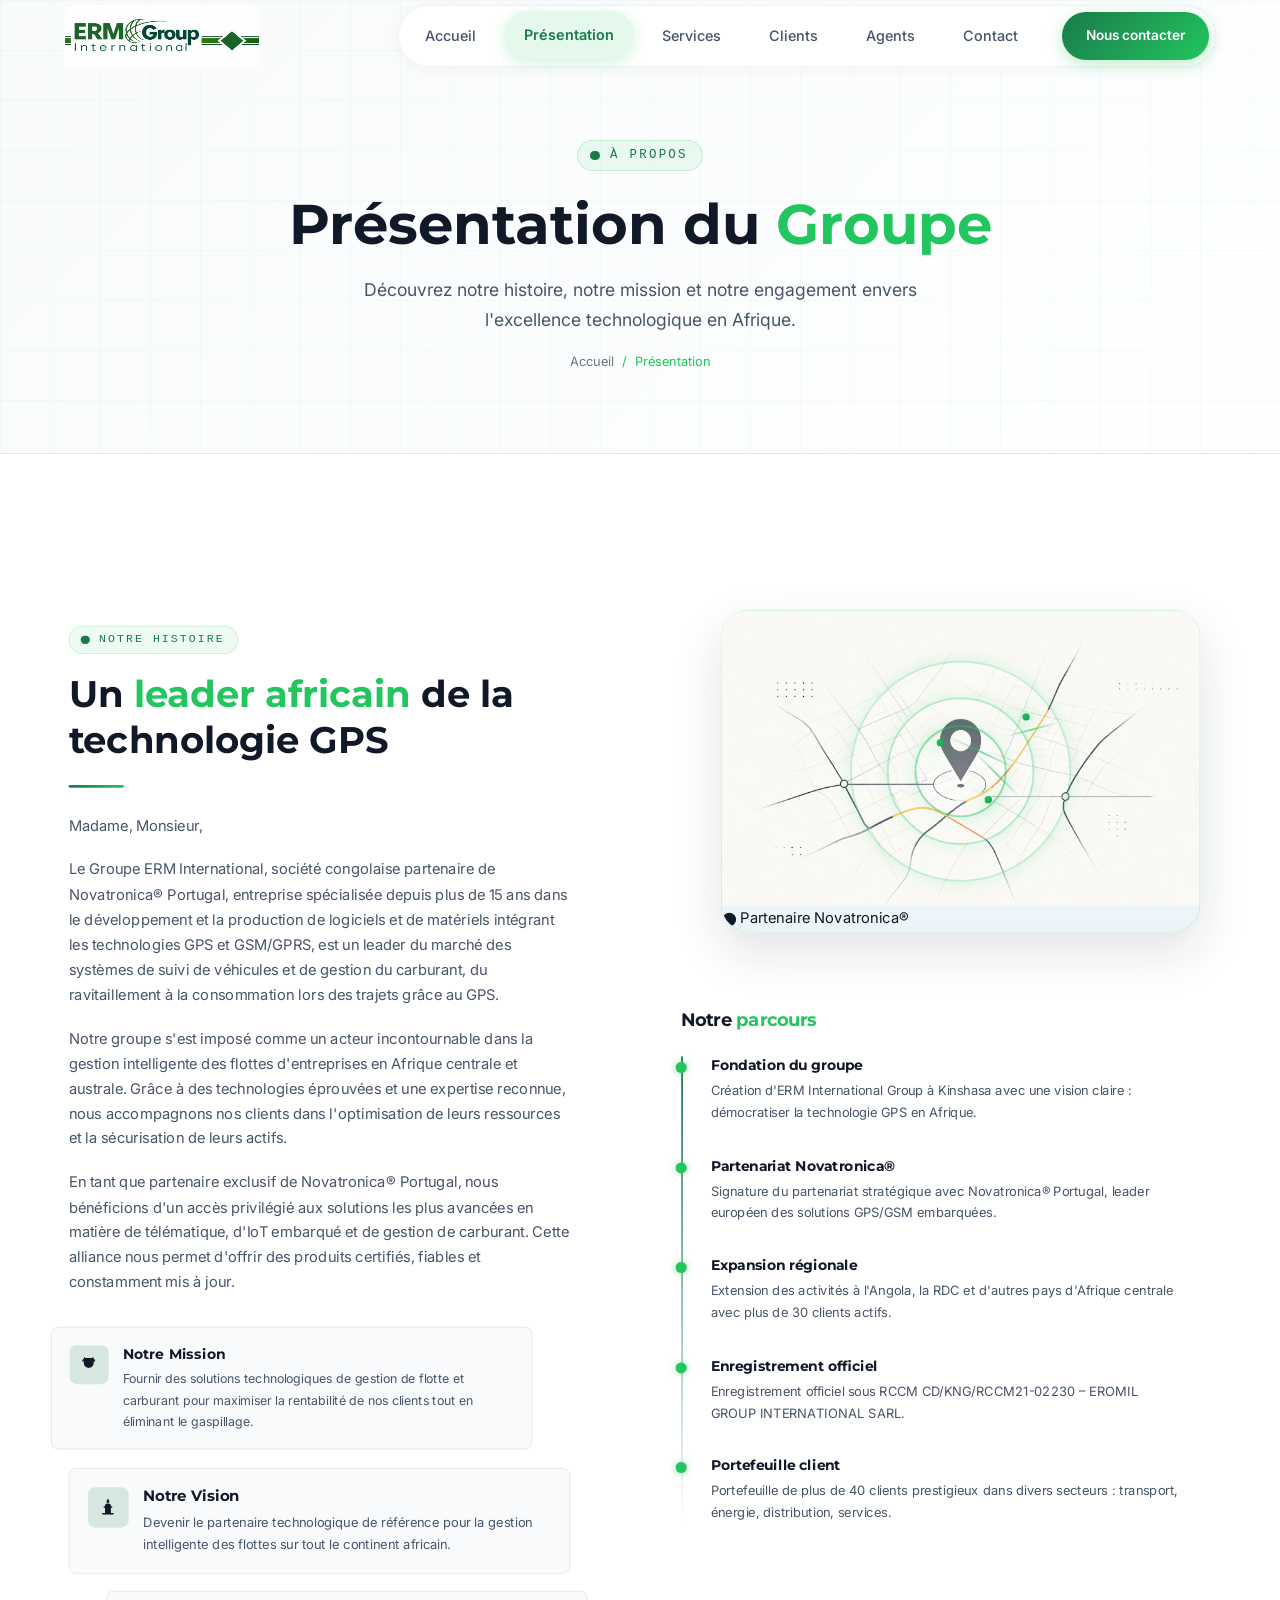
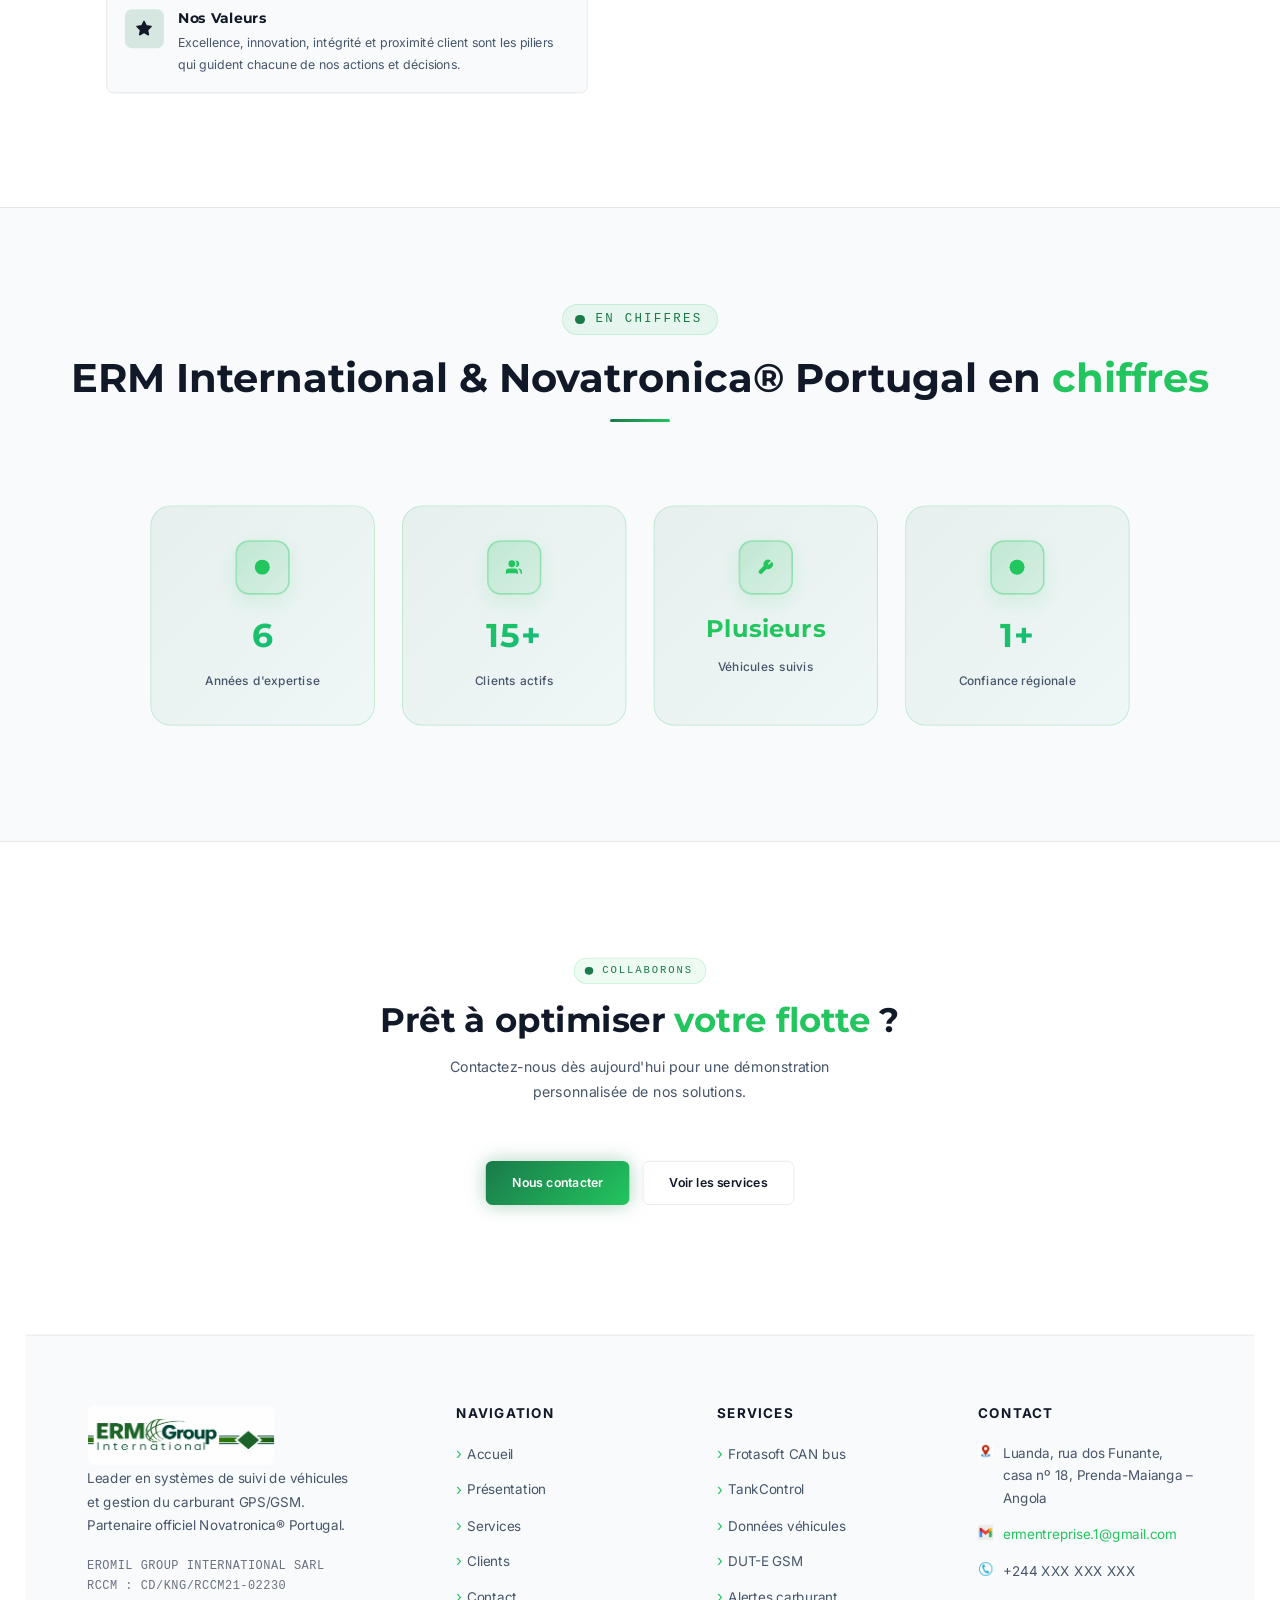
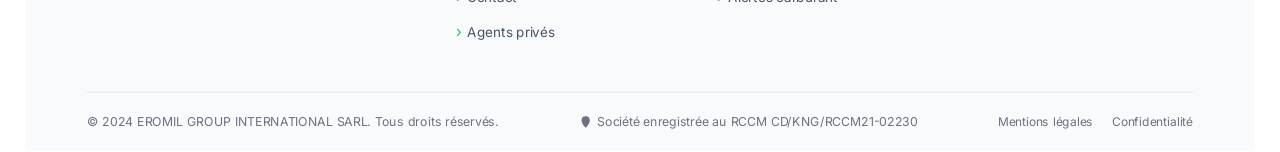
==== about.html @ 595112b9 "Update print statement from 'Hello' to 'Goodbye'" ====
<!DOCTYPE html>
<html lang="fr">
<head>
  <meta charset="UTF-8">
  <meta name="viewport" content="width=device-width, initial-scale=1.0">
  <meta name="description" content="Présentation d'ERM International Group – Histoire, valeurs, mission et partenariat Novatronica® Portugal.">
  <title>Présentation – ERM International Group</title>
  <link rel="stylesheet" href="css/style.css">
</head>
<body>

  <!-- ════════════════════════════════════════════════════════
       HEADER
  ════════════════════════════════════════════════════════════ -->
  <header id="header">
    <div class="container header-inner">
      <a href="index.html" class="logo">
        <img src="images/logo.webp" alt="ERM International Group Logo">
      </a>
      <nav class="nav">
        <a href="index.html">Accueil</a>
        <a href="about.html" class="active">Présentation</a>
        <a href="services.html">Services</a>
        <a href="clients.html">Clients</a>
        <a href="agents.html">Agents</a>
        <a href="contact.html">Contact</a>
        <a href="contact.html" class="nav-cta">Nous contacter</a>
      </nav>
      <button class="hamburger" aria-label="Menu">
        <span></span><span></span><span></span>
      </button>
    </div>
  </header>

  <!-- Page Hero -->
  <section class="page-hero">
    <div class="container">
      <span class="section-label animate-slide-top">À propos</span>
      <h1 class="animate-slide-bottom delay-200">Présentation du <span class="green">Groupe</span></h1>
      <p class="animate-fade-stagger delay-400">Découvrez notre histoire, notre mission et notre engagement envers l'excellence technologique en Afrique.</p>
      <nav class="breadcrumb animate-fade-stagger delay-600">
        <a href="index.html">Accueil</a>
        <span>/</span>
        <span>Présentation</span>
      </nav>
    </div>
  </section>

  <!-- ════════════════════════════════════════════════════════
       PRÉSENTATION DÉTAILLÉE
  ════════════════════════════════════════════════════════════ -->
  <section class="section scroll-reveal-bottom">
    <div class="container">
      <div class="about-detail-grid">

        <div class="about-detail-text scroll-reveal-left">
          <span class="section-label">Notre histoire</span>
          <h2>Un <span class="green">leader africain</span> de la technologie GPS</h2>
          <div class="divider divider-left" style="margin-bottom:28px;"></div>

          <p>Madame, Monsieur,</p>
          <p>
            Le Groupe ERM International, société congolaise partenaire de Novatronica® Portugal,
            entreprise spécialisée depuis plus de 15 ans dans le développement et la production
            de logiciels et de matériels intégrant les technologies GPS et GSM/GPRS, est un leader
            du marché des systèmes de suivi de véhicules et de gestion du carburant, du ravitaillement
            à la consommation lors des trajets grâce au GPS.
          </p>
          <p>
            Notre groupe s'est imposé comme un acteur incontournable dans la gestion intelligente
            des flottes d'entreprises en Afrique centrale et australe. Grâce à des technologies
            éprouvées et une expertise reconnue, nous accompagnons nos clients dans l'optimisation
            de leurs ressources et la sécurisation de leurs actifs.
          </p>
          <p>
            En tant que partenaire exclusif de Novatronica® Portugal, nous bénéficions d'un accès
            privilégié aux solutions les plus avancées en matière de télématique, d'IoT embarqué
            et de gestion de carburant. Cette alliance nous permet d'offrir des produits certifiés,
            fiables et constamment mis à jour.
          </p>

          <div class="about-values">
            <div class="value-item scroll-reveal-left delay-100">
              <div class="value-icon">
                <svg class="svg-icon" viewBox="0 0 24 24" fill="none" stroke="currentColor" stroke-width="2" stroke-linecap="round" stroke-linejoin="round">
                  <path d="M6 3v7a6 6 0 0 0 6 6v0a6 6 0 0 0 6-6V3"/>
                  <line x1="4" y1="7" x2="4" y2="7"/>
                  <line x1="20" y1="7" x2="20" y2="7"/>
                  <path d="M4 7c0-1.1.9-2 2-2h12a2 2 0 0 1 2 2v0"/>
                  <path d="M12 12v3"/>
                </svg>
              </div>
              <div class="value-text">
                <h4>Notre Mission</h4>
                <p>Fournir des solutions technologiques de gestion de flotte et carburant pour maximiser la rentabilité de nos clients tout en éliminant le gaspillage.</p>
              </div>
            </div>
            <div class="value-item scroll-reveal-top delay-200">
              <div class="value-icon">
                <svg class="svg-icon" viewBox="0 0 24 24" fill="none" stroke="currentColor" stroke-width="2" stroke-linecap="round" stroke-linejoin="round">
                  <path d="M9 21V10a2 2 0 0 1 2-2h2a2 2 0 0 1 2 2v11"/>
                  <path d="M5 21h14"/>
                  <path d="M12 2l1 3h-2l1-3z"/>
                  <path d="M7 12h10"/>
                  <path d="M9 16h6"/>
                </svg>
              </div>
              <div class="value-text">
                <h4>Notre Vision</h4>
                <p>Devenir le partenaire technologique de référence pour la gestion intelligente des flottes sur tout le continent africain.</p>
              </div>
            </div>
            <div class="value-item scroll-reveal-right delay-300">
              <div class="value-icon">
                <svg class="svg-icon" viewBox="0 0 24 24" fill="none" stroke="currentColor" stroke-width="2" stroke-linecap="round" stroke-linejoin="round">
                  <path d="M12 2l3.09 6.26L22 9.27l-5 4.87 1.18 6.88L12 17.77l-6.18 3.25L7 14.14 2 9.27l6.91-1.01L12 2z"/>
                </svg>
              </div>
              <div class="value-text">
                <h4>Nos Valeurs</h4>
                <p>Excellence, innovation, intégrité et proximité client sont les piliers qui guident chacune de nos actions et décisions.</p>
              </div>
            </div>
          </div>
        </div>

        <div>
          <!-- Image -->
          <div class="about-img-wrap about-gps-card scroll-reveal-right" style="margin-bottom:32px;">
            <img src="images/gps.webp" alt="Carte GPS ERM International" class="about-gps-image">
            <div class="gps-overlay" aria-hidden="true">
              <span class="gps-wave gps-wave-1"></span>
              <span class="gps-wave gps-wave-2"></span>
              <span class="gps-wave gps-wave-3"></span>
              <span class="gps-dot gps-dot-1"></span>
              <span class="gps-dot gps-dot-2"></span>
              <span class="gps-dot gps-dot-3"></span>
              <span class="gps-connection gps-connection-1"></span>
              <span class="gps-connection gps-connection-2"></span>
              <span class="gps-connection gps-connection-3"></span>
            </div>
            <div class="about-badge">
              <svg class="svg-icon" viewBox="0 0 24 24" fill="none" stroke="currentColor" stroke-width="2" stroke-linecap="round" stroke-linejoin="round">
                <circle cx="12" cy="12" r="10" />
                <path d="M8 12.5l2 2 5-5" />
              </svg>
              Partenaire Novatronica®
            </div>
          </div>

          <!-- Timeline -->
          <div class="scroll-reveal-bottom">
            <h3 style="margin-bottom:28px; font-size:1.2rem;">
              Notre <span class="green">parcours</span>
            </h3>
            <div class="timeline">
              <div class="tl-item scroll-reveal-left delay-100">
                <div class="tl-content">
                  <h4>Fondation du groupe</h4>
                  <p>Création d'ERM International Group à Kinshasa avec une vision claire : démocratiser la technologie GPS en Afrique.</p>
                </div>
              </div>
              <div class="tl-item scroll-reveal-right delay-200">
                <div class="tl-content">
                  <h4>Partenariat Novatronica®</h4>
                  <p>Signature du partenariat stratégique avec Novatronica® Portugal, leader européen des solutions GPS/GSM embarquées.</p>
                </div>
              </div>
              <div class="tl-item scroll-reveal-left delay-300">
                <div class="tl-content">
                  <h4>Expansion régionale</h4>
                  <p>Extension des activités à l'Angola, la RDC et d'autres pays d'Afrique centrale avec plus de 30 clients actifs.</p>
                </div>
              </div>
              <div class="tl-item scroll-reveal-right delay-400">
                <div class="tl-content">
                  <h4>Enregistrement officiel</h4>
                  <p>Enregistrement officiel sous RCCM CD/KNG/RCCM21-02230 – EROMIL GROUP INTERNATIONAL SARL.</p>
                </div>
              </div>
              <div class="tl-item scroll-reveal-left delay-500">
                <div class="tl-content">
                  <h4>Portefeuille client</h4>
                  <p>Portefeuille de plus de 40 clients prestigieux dans divers secteurs : transport, énergie, distribution, services.</p>
                </div>
              </div>
            </div>
          </div>
        </div>

      </div>
    </div>
  </section>

  <!-- ════════════════════════════════════════════════════════
       CHIFFRES CLÉS
  ════════════════════════════════════════════════════════════ -->
  <section class="section scroll-reveal-top" style="background:var(--dark-card); border-top:1px solid var(--dark-border); border-bottom:1px solid var(--dark-border);">
    <div class="container">
      <div class="section-header scroll-reveal-top">
        <span class="section-label">En chiffres</span>
        <h2>ERM International & Novatronica® Portugal en <span class="green">chiffres</span></h2>
        <div class="divider"></div>
      </div>
      <div class="stats-grid scroll-reveal-scale">
        <div class="adv-card scroll-reveal-left delay-100" style="text-align:center;">
          <div class="adv-icon" style="margin:0 auto 16px;">
            <svg class="svg-icon" viewBox="0 0 24 24" fill="none" stroke="currentColor" stroke-width="2" stroke-linecap="round" stroke-linejoin="round">
              <circle cx="12" cy="12" r="10"/>
              <polyline points="12,6 12,12 16,14"/>
            </svg>
          </div>
          <div style="font-size:2.4rem; font-weight:700; color:var(--green-light); font-family:var(--font-heading);" data-count="15" data-suffix="">15</div>
          <div style="font-size:.875rem; color:var(--text-secondary); margin-top:8px;">Années d'expertise</div>
        </div>
        <div class="adv-card scroll-reveal-top delay-200" style="text-align:center;">
          <div class="adv-icon" style="margin:0 auto 16px;">
            <svg class="svg-icon" viewBox="0 0 24 24" fill="none" stroke="currentColor" stroke-width="2" stroke-linecap="round" stroke-linejoin="round">
              <path d="M17 21v-2a4 4 0 0 0-4-4H5a4 4 0 0 0-4 4v2"/>
              <circle cx="9" cy="7" r="4"/>
              <path d="M23 21v-2a4 4 0 0 0-3-3.87"/>
              <path d="M16 3.13a4 4 0 0 1 0 7.75"/>
            </svg>
          </div>
          <div style="font-size:2.4rem; font-weight:700; color:var(--green-light); font-family:var(--font-heading);" data-count="40" data-suffix="+">40+</div>
          <div style="font-size:.875rem; color:var(--text-secondary); margin-top:8px;">Clients actifs</div>
        </div>
        <div class="adv-card scroll-reveal-right delay-300" style="text-align:center;">
          <div class="adv-icon" style="margin:0 auto 16px;">
            <svg class="svg-icon" viewBox="0 0 24 24" fill="none" stroke="currentColor" stroke-width="2" stroke-linecap="round" stroke-linejoin="round">
              <path d="M14.7 6.3a1 1 0 0 0 0 1.4l1.6 1.6a1 1 0 0 0 1.4 0l3.77-3.77a6 6 0 0 1-7.94 7.94l-6.91 6.91a2.12 2.12 0 0 1-3-3l6.91-6.91a6 6 0 0 1 7.94-7.94l-3.76 3.76z"/>
            </svg>
          </div>
          <div style="font-size:1.8rem; font-weight:700; color:var(--green-light); font-family:var(--font-heading);">Plusieurs</div>
          <div style="font-size:.875rem; color:var(--text-secondary); margin-top:8px;">Véhicules suivis</div>
        </div>
        <div class="adv-card scroll-reveal-bottom delay-400" style="text-align:center;">
          <div class="adv-icon" style="margin:0 auto 16px;">
            <svg class="svg-icon" viewBox="0 0 24 24" fill="none" stroke="currentColor" stroke-width="2" stroke-linecap="round" stroke-linejoin="round">
              <circle cx="12" cy="12" r="10"/>
              <path d="M12 2a15.3 15.3 0 0 1 4 10 15.3 15.3 0 0 1-4 10 15.3 15.3 0 0 1-4-10 15.3 15.3 0 0 1 4-10z"/>
              <path d="M2 12h20"/>
            </svg>
          </div>
          <div style="font-size:2.4rem; font-weight:700; color:var(--green-light); font-family:var(--font-heading);" data-count="3" data-suffix="+">3+</div>
          <div style="font-size:.875rem; color:var(--text-secondary); margin-top:8px;">Confiance régionale</div>
        </div>
      </div>
    </div>
  </section>

  <!-- ════════════════════════════════════════════════════════
       CTA
  ════════════════════════════════════════════════════════════ -->
  <section class="section scroll-reveal-scale">
    <div class="container" style="text-align:center;">
      <span class="section-label">Collaborons</span>
      <h2 class="section-title" style="margin-bottom:16px;">Prêt à optimiser <span class="green">votre flotte</span> ?</h2>
      <p style="max-width:560px; margin:0 auto 36px; font-size:1.05rem;">
        Contactez-nous dès aujourd'hui pour une démonstration personnalisée de nos solutions.
      </p>
      <div style="display:flex; gap:16px; justify-content:center; flex-wrap:wrap;" class="scroll-reveal-bottom delay-200">
        <a href="contact.html" class="btn btn-primary">Nous contacter</a>
        <a href="services.html" class="btn btn-outline">Voir les services</a>
      </div>
    </div>
  </section>

  <!-- ════════════════════════════════════════════════════════
       FOOTER
  ════════════════════════════════════════════════════════════ -->
  <footer id="footer" class="scroll-reveal-bottom">
    <div class="container">
      <div class="footer-top">
        <div class="footer-brand">
          <a href="index.html" class="logo">
            <img src="images/logo.webp" alt="ERM International Group">
          </a>
          <p>Leader en systèmes de suivi de véhicules et gestion du carburant GPS/GSM. Partenaire officiel Novatronica® Portugal.</p>
          <div class="footer-rccm">EROMIL GROUP INTERNATIONAL SARL<br>RCCM : CD/KNG/RCCM21-02230</div>
        </div>
        <div class="footer-col">
          <h4>Navigation</h4>
          <ul>
            <li><a href="index.html">Accueil</a></li>
            <li><a href="about.html">Présentation</a></li>
            <li><a href="services.html">Services</a></li>
            <li><a href="clients.html">Clients</a></li>
            <li><a href="contact.html">Contact</a></li>
            <li><a href="agents.html">Agents privés</a></li>
          </ul>
        </div>
        <div class="footer-col">
          <h4>Services</h4>
          <ul>
            <li><a href="services.html">Frotasoft CAN bus</a></li>
            <li><a href="services.html">TankControl</a></li>
            <li><a href="services.html">Données véhicules</a></li>
            <li><a href="services.html">DUT-E GSM</a></li>
            <li><a href="services.html">Alertes carburant</a></li>
          </ul>
        </div>
        <div class="footer-col">
          <h4>Contact</h4>
          <div class="footer-contact-item">
            <span class="fc-icon">
              <img src="images/local.webp" alt="Localisation" style="width: 16px; height: 16px;">
            </span>
            <span>Luanda, rua dos Funante, casa nº 18, Prenda-Maianga – Angola</span>
          </div>
          <div class="footer-contact-item">
            <span class="fc-icon">
              <img src="images/mail.webp" alt="Email" style="width: 16px; height: 16px;">
            </span>
            <a href="mailto:ermentreprise.1@gmail.com">ermentreprise.1@gmail.com</a>
          </div>
          <div class="footer-contact-item">
            <span class="fc-icon">
              <img src="images/tel.webp" alt="Téléphone" style="width: 16px; height: 16px;">
            </span>
            <span>+244 XXX XXX XXX</span>
          </div>
        </div>
      </div>
      <div class="footer-bottom">
        <p>&copy; 2024 EROMIL GROUP INTERNATIONAL SARL. Tous droits réservés.</p>
        <div class="footer-address">
          <svg class="svg-icon" viewBox="0 0 24 24" fill="none" stroke="currentColor" stroke-width="2" stroke-linecap="round" stroke-linejoin="round">
            <path d="M12 2C8 2 5 5 5 9c0 5.25 7 13 7 13s7-7.75 7-13c0-4-3-7-7-7z" />
            <circle cx="12" cy="9" r="2.5" />
          </svg>
          <span>Société enregistrée au RCCM CD/KNG/RCCM21-02230</span>
        </div>
        <div class="footer-legal">
          <a href="#">Mentions légales</a>
          <a href="#">Confidentialité</a>
        </div>
      </div>
    </div>
  </footer>

  <script src="js/main.js"></script>
</body>
</html>
---- css/style.css ----
/* ============================================================
   ERM International Group – Style Global
   Design : Vintage Moderne, Élégant, High-Tech, Premium
   Palette : Vert (#1a7a4a, #22c55e), Sombre (#0d1117, #161b22)
   ============================================================ */

/* ── Google Fonts ────────────────────────────────────────────── */
@import url('https://fonts.googleapis.com/css2?family=Inter:wght@400;500;600;700&family=Montserrat:wght@400;500;600;700;800&display=swap');

/* ── Variables ─────────────────────────────────────────────── */
:root {
  --green-primary:   #1a7a4a;
  --green-light:     #22c55e;
  --green-glow:      #16a34a;
  --green-pale:      #dcfce7;
  --dark-bg:         #ffffff;
  --dark-card:       #f8fafc;
  --dark-border:     #e5e7eb;
  --dark-surface:    #f3f4f6;
  --text-primary:    #111827;
  --text-secondary:  #475569;
  --text-muted:      #6b7280;
  --white:           #ffffff;
  --gold:            #d4a853;

  --font-heading: 'Montserrat', 'Georgia', serif;
  --font-body:    'Inter', 'Segoe UI', 'Helvetica Neue', sans-serif;
  --font-mono:    'Courier New', monospace;

  --radius-sm:  4px;
  --radius-md:  8px;
  --radius-lg:  16px;
  --radius-xl:  24px;

  --shadow-sm:  0 1px 3px rgba(0,0,0,.4);
  --shadow-md:  0 4px 16px rgba(0,0,0,.5);
  --shadow-lg:  0 8px 32px rgba(0,0,0,.6);
  --shadow-glow: 0 0 24px rgba(26,122,74,.35);

  --transition: .3s ease;
  --header-h:   72px;
}

/* ── Reset ──────────────────────────────────────────────────── */
*, *::before, *::after { box-sizing: border-box; margin: 0; padding: 0; }
html { scroll-behavior: smooth; font-size: 16px; }
body {
  font-family: var(--font-body);
  background: var(--dark-bg);
  color: var(--text-primary);
  line-height: 1.7;
  overflow-x: hidden;
}
img { max-width: 100%; height: auto; display: block; }
.svg-icon { display: inline-block; width: 1em; height: 1em; fill: currentColor; vertical-align: middle; }
.svg-icon svg { width: 100%; height: 100%; display: block; }
a  { color: var(--green-light); text-decoration: none; transition: color var(--transition); }
a:hover { color: var(--green-primary); }
ul { list-style: none; }
button, input, select, textarea { font-family: inherit; }

/* ── Typography ─────────────────────────────────────────────── */
h1, h2, h3, h4, h5, h6 {
  font-family: var(--font-heading);
  font-weight: 700;
  line-height: 1.25;
  color: var(--text-primary);
}
h1 { font-size: clamp(2rem, 5vw, 3.5rem); }
h2 { font-size: clamp(1.5rem, 3.5vw, 2.5rem); }
h3 { font-size: clamp(1.15rem, 2.5vw, 1.75rem); }
h4 { font-size: 1.2rem; }
p  { color: var(--text-secondary); font-size: 1rem; margin-bottom: 1rem; }
p:last-child { margin-bottom: 0; }

/* ── Utilities ──────────────────────────────────────────────── */
.container {
  max-width: 1200px;
  margin: 0 auto;
  padding: 0 24px;
}
.section { padding: 96px 0; }
.section-sm { padding: 64px 0; }

.section-label {
  display: inline-flex;
  align-items: center;
  gap: 0.65rem;
  font-family: var(--font-mono);
  font-size: .78rem;
  letter-spacing: .18em;
  text-transform: uppercase;
  color: var(--green-primary);
  background: rgba(34,197,94,.08);
  border: 1px solid rgba(34,197,94,.18);
  padding: 4px 14px 4px 12px;
  border-radius: 20px;
  margin-bottom: 18px;
}
.section-label::before {
  content: '';
  width: 0.6rem;
  height: 0.6rem;
  border-radius: 6px;
  background: var(--green-primary);
}
.section-title {
  margin-bottom: 16px;
}
.section-intro {
  font-size: 1.1rem;
  max-width: 680px;
  color: var(--text-secondary);
}
.section-header { text-align: center; margin-bottom: 64px; }
.section-header .section-intro { margin: 16px auto 0; }

.green { color: var(--green-light); }
.gold  { color: var(--gold); }

.text-center { text-align: center; }

/* ── Divider ────────────────────────────────────────────────── */
.divider {
  width: 60px;
  height: 3px;
  background: linear-gradient(90deg, var(--green-primary), var(--green-light));
  border-radius: 2px;
  margin: 16px auto 0;
}
.divider-left { margin: 16px 0 0; }

/* ── Buttons ────────────────────────────────────────────────── */
.btn {
  display: inline-flex;
  align-items: center;
  gap: 8px;
  padding: 13px 32px;
  border-radius: var(--radius-md);
  font-size: .95rem;
  font-weight: 600;
  cursor: pointer;
  transition: all var(--transition);
  border: none;
  white-space: nowrap;
}
.btn-primary {
  background: linear-gradient(135deg, var(--green-primary), var(--green-light));
  color: var(--white);
  box-shadow: var(--shadow-glow);
}
.btn-primary:hover {
  transform: translateY(-2px);
  box-shadow: 0 0 36px rgba(34,197,94,.5);
  color: var(--white);
}
.btn-outline {
  background: transparent;
  color: var(--text-primary);
  border: 1.5px solid var(--dark-border);
}
.btn-outline:hover {
  border-color: var(--green-light);
  color: var(--green-light);
  transform: translateY(-2px);
}
.btn-ghost {
  background: rgba(34,197,94,.08);
  color: var(--green-light);
  border: 1px solid rgba(34,197,94,.2);
}
.btn-ghost:hover {
  background: rgba(34,197,94,.18);
  transform: translateY(-2px);
}
.btn-sm { padding: 9px 22px; font-size: .875rem; }

/* ── Header / Navigation ────────────────────────────────────── */
#header {
  position: absolute;
  top: 0; left: 0; right: 0;
  z-index: 1000;
  height: var(--header-h);
  background: transparent;
  backdrop-filter: none;
  -webkit-backdrop-filter: none;
  border-bottom: none;
  transition: background var(--transition), box-shadow var(--transition);
}
.hero-header {
  background: rgba(255,255,255,.08);
  backdrop-filter: blur(20px);
  -webkit-backdrop-filter: blur(20px);
  border-bottom: 1px solid rgba(255,255,255,.1);
}
.home-header {
  background: #ffffff;
  backdrop-filter: none;
  -webkit-backdrop-filter: none;
  border-bottom: 1px solid rgba(0,0,0,.1);
}
.hero-header.scrolled {
  background: rgba(255,255,255,.95);
  backdrop-filter: blur(20px);
  -webkit-backdrop-filter: blur(20px);
  border-bottom: 1px solid rgba(255,255,255,.2);
  box-shadow: 0 2px 16px rgba(15,23,42,.08);
}
.header-inner {
  display: flex;
  align-items: center;
  justify-content: space-between;
  height: var(--header-h);
}
.logo {
  display: flex;
  align-items: center;
  gap: 12px;
  text-decoration: none;
}
.logo img {
  height: 64px;
  width: auto;
  object-fit: contain;
  border-radius: 8px;
  border: 1px solid rgba(255,255,255,.2);
}
@media (max-width: 768px) {
  .container {
    padding: 0 24px;
  }

  .logo img {
    height: 52px;
    border-radius: 6px;
  }

  .nav {
    background: rgba(255,255,255,.95);
    backdrop-filter: blur(20px);
    border: 1px solid rgba(0,0,0,.1);
    border-radius: 25px;
    padding: 4px;
    gap: 2px;
  }

  .nav a {
    padding: 10px 16px;
    font-size: .8rem;
  }

  .nav a:hover {
    transform: translateY(-1px) scale(1.01);
    box-shadow: 0 4px 15px rgba(34,197,94,.12);
  }

  .nav-cta {
    margin-left: 8px !important;
    padding: 10px 20px !important;
    font-size: .8rem !important;
  }

  .nav-cta:hover {
    transform: translateY(-2px) scale(1.03);
    box-shadow: 0 8px 25px rgba(34,197,94,.35);
  }

  .hero-inner {
    grid-template-columns: 1fr;
    gap: 48px;
    padding: calc(var(--header-h) + 40px) 0 60px 0;
  }

  .hero-content,
  .hero-visual {
    padding: 0 12px;
  }

  .hero-features {
    flex-direction: column;
    gap: 16px;
  }

  .feature-item {
    padding: 16px 20px;
  }

  .hero-dashboard {
    max-width: 100%;
    padding: 20px;
  }

  .dashboard-stats {
    grid-template-columns: repeat(2, 1fr);
    gap: 12px;
  }

  .floating-card.card-1,
  .floating-card.card-2 {
    display: none;
  }
}
.nav {
  display: flex;
  align-items: center;
  gap: 8px;
  background: rgba(255,255,255,.9);
  backdrop-filter: blur(10px);
  border: 1px solid rgba(0,0,0,.05);
  border-radius: 50px;
  padding: 6px;
  box-shadow: 0 2px 16px rgba(0,0,0,.04);
  transition: all 0.3s cubic-bezier(0.4, 0, 0.2, 1);
}
.nav:hover {
  box-shadow: 0 8px 32px rgba(34,197,94,.1);
  border-color: rgba(34,197,94,.1);
  transform: translateY(-1px);
}
.nav a {
  font-size: .9rem;
  font-weight: 500;
  color: var(--text-secondary);
  padding: 12px 20px;
  border-radius: 25px;
  transition: all 0.3s cubic-bezier(0.4, 0, 0.2, 1);
  position: relative;
  text-decoration: none;
  overflow: hidden;
}
.nav a::before {
  content: '';
  position: absolute;
  top: 0;
  left: -100%;
  width: 100%;
  height: 100%;
  background: linear-gradient(90deg, transparent, rgba(34,197,94,.1), transparent);
  transition: left 0.5s ease;
}
.nav a:hover::before {
  left: 100%;
}
.nav a:hover {
  color: var(--green-primary);
  background: rgba(34,197,94,.08);
  transform: translateY(-2px) scale(1.02);
  box-shadow: 0 8px 25px rgba(34,197,94,.15);
}
.nav a.active {
  color: var(--green-primary);
  background: rgba(34,197,94,.12);
  font-weight: 600;
  box-shadow: 0 4px 15px rgba(34,197,94,.2);
  transform: translateY(-1px);
}
.nav-cta {
  margin-left: 16px;
  padding: 12px 24px !important;
  background: linear-gradient(135deg, var(--green-primary), var(--green-light)) !important;
  color: var(--white) !important;
  border-radius: 25px !important;
  font-weight: 600 !important;
  font-size: .85rem !important;
  box-shadow: 0 4px 16px rgba(34,197,94,.3);
  border: none !important;
  text-decoration: none;
  transition: all 0.3s cubic-bezier(0.4, 0, 0.2, 1);
  position: relative;
  overflow: hidden;
}
.nav-cta::before {
  content: '';
  position: absolute;
  top: 0;
  left: -100%;
  width: 100%;
  height: 100%;
  background: linear-gradient(90deg, transparent, rgba(255,255,255,.2), transparent);
  transition: left 0.6s ease;
}
.nav-cta:hover::before {
  left: 100%;
}
.nav-cta:hover {
  transform: translateY(-3px) scale(1.05);
  box-shadow: 0 12px 30px rgba(34,197,94,.4), 0 0 20px rgba(34,197,94,.2);
  background: linear-gradient(135deg, var(--green-light), var(--green-primary)) !important;
}
.hamburger {
  display: none;
  flex-direction: column;
  gap: 5px;
  cursor: pointer;
  padding: 8px;
  background: none;
  border: none;
}
.hamburger span {
  display: block;
  width: 24px;
  height: 2px;
  background: var(--text-primary);
  border-radius: 2px;
  transition: all var(--transition);
}
.hamburger.open span:nth-child(1) { transform: rotate(45deg) translate(5px,5px); }
.hamburger.open span:nth-child(2) { opacity: 0; }
.hamburger.open span:nth-child(3) { transform: rotate(-45deg) translate(5px,-5px); }

/* ── Hero ───────────────────────────────────────────────────── */
.hero {
  min-height: 100vh;
  display: flex;
  flex-direction: column;
  position: relative;
  overflow: hidden;
  background: #ffffff;
}
.hero-grid {
  display: none;
}
.hero-glow {
  position: absolute;
  top: 50%;
  right: 10%;
  width: 400px;
  height: 400px;
  background: radial-gradient(circle, rgba(26,122,74,.08) 0%, rgba(34,197,94,.04) 50%, transparent 70%);
  border-radius: 50%;
  pointer-events: none;
  z-index: 1;
}
.hero-inner {
  position: relative;
  z-index: 2;
  display: grid;
  grid-template-columns: 1fr 1fr;
  gap: 80px;
  align-items: center;
  padding: calc(var(--header-h) + 60px) 0 80px 0;
  flex: 1;
}
.hero-badge {
  display: inline-flex;
  align-items: center;
  gap: 10px;
  font-size: .85rem;
  font-weight: 600;
  letter-spacing: .05em;
  text-transform: uppercase;
  color: var(--green-primary);
  background: linear-gradient(135deg, rgba(34,197,94,.1), rgba(26,122,74,.08));
  border: 1px solid rgba(34,197,94,.2);
  padding: 12px 20px;
  border-radius: 30px;
  margin-bottom: 32px;
  box-shadow: 0 4px 12px rgba(34,197,94,.1);
}
.hero-badge .svg-icon {
  width: 18px;
  height: 18px;
  color: var(--green-light);
}
.hero-title {
  font-size: clamp(2.5rem, 6vw, 4.2rem);
  margin-bottom: 28px;
  line-height: 1.1;
  color: var(--text-primary);
}
.hero-title em {
  font-style: normal;
  background: linear-gradient(135deg, var(--green-primary), var(--green-light), var(--gold));
  -webkit-background-clip: text;
  -webkit-text-fill-color: transparent;
  background-clip: text;
  position: relative;
}
.hero-title em::after {
  content: '';
  position: absolute;
  bottom: -4px;
  left: 0;
  right: 0;
  height: 3px;
  background: linear-gradient(90deg, var(--green-primary), var(--gold));
  border-radius: 2px;
}
.hero-subtitle {
  font-size: 1.2rem;
  color: var(--text-secondary);
  margin-bottom: 40px;
  max-width: 520px;
  line-height: 1.7;
}
.hero-features {
  display: flex;
  gap: 24px;
  margin-bottom: 48px;
  flex-wrap: wrap;
}
.feature-item {
  display: flex;
  align-items: center;
  gap: 10px;
  font-size: .95rem;
  font-weight: 500;
  color: var(--text-primary);
  background: rgba(255,255,255,.8);
  border: 1px solid rgba(34,197,94,.1);
  padding: 12px 18px;
  border-radius: 16px;
  box-shadow: 0 2px 8px rgba(0,0,0,.04);
  transition: all var(--transition);
}
.feature-item:hover {
  transform: translateY(-2px);
  box-shadow: 0 4px 16px rgba(34,197,94,.15);
  border-color: rgba(34,197,94,.3);
}
.feature-item .svg-icon {
  width: 20px;
  height: 20px;
  color: var(--green-light);
}
.hero-actions {
  display: flex;
  gap: 20px;
  flex-wrap: wrap;
}
.hero-stats {
  display: grid;
  grid-template-columns: repeat(3, 1fr);
  gap: 16px;
  margin-top: 48px;
  padding-top: 32px;
  border-top: 1px solid var(--dark-border);
}
.stat-item { text-align: center; }
.stat-num {
  font-family: var(--font-heading);
  font-size: 1.8rem;
  font-weight: 700;
  color: var(--green-light);
  display: block;
}
.stat-label {
  font-size: .78rem;
  color: var(--text-muted);
  text-transform: uppercase;
  letter-spacing: .08em;
}
.hero-visual {
  position: relative;
  display: flex;
  justify-content: center;
  align-items: center;
  padding: 0 20px;
}
.hero-dashboard {
  background: rgba(255,255,255,.95);
  backdrop-filter: blur(20px);
  border: 1px solid rgba(34,197,94,.1);
  border-radius: 24px;
  padding: 24px;
  box-shadow: 0 20px 40px rgba(0,0,0,.1), 0 0 0 1px rgba(255,255,255,.5);
  max-width: 520px;
  width: 100%;
  position: relative;
  overflow: hidden;
}
.hero-dashboard::before {
  content: '';
  position: absolute;
  top: 0; left: 0; right: 0;
  height: 4px;
  background: linear-gradient(90deg, var(--green-primary), var(--green-light), var(--gold));
}
.dashboard-header {
  display: flex;
  justify-content: space-between;
  align-items: center;
  margin-bottom: 20px;
}
.dashboard-status {
  display: flex;
  align-items: center;
  gap: 8px;
  font-size: .85rem;
  font-weight: 500;
  color: var(--text-primary);
}
.status-dot {
  width: 8px;
  height: 8px;
  border-radius: 50%;
  background: var(--green-light);
}
.status-dot.active {
  animation: pulse 2s infinite;
}
.dashboard-time {
  font-size: .9rem;
  color: var(--text-secondary);
  font-weight: 600;
}
.dashboard-map {
  position: relative;
  border-radius: 16px;
  overflow: hidden;
  margin-bottom: 20px;
  background: linear-gradient(135deg, #0f0f23 0%, #1a1a2e 50%, #16213e 100%);
  box-shadow: inset 0 0 50px rgba(0,212,255,.1);
}
.dashboard-svg {
  width: 100%;
  height: 280px;
  filter: drop-shadow(0 4px 20px rgba(0,0,0,.3));
  transition: all 0.3s ease;
}

.dashboard-svg:hover {
  filter: drop-shadow(0 8px 30px rgba(0,0,0,.4)) brightness(1.05);
  transform: scale(1.02);
}

.dashboard-svg text {
  font-family: var(--font-body);
  font-weight: 600;
  user-select: none;
}
.dashboard-stats {
  display: grid;
  grid-template-columns: repeat(3, 1fr);
  gap: 16px;
}
.stat-card {
  text-align: center;
  padding: 12px 8px;
  background: rgba(34,197,94,.05);
  border-radius: 12px;
  border: 1px solid rgba(34,197,94,.1);
}
.stat-icon {
  margin-bottom: 6px;
}
.stat-icon .svg-icon {
  width: 20px;
  height: 20px;
  color: var(--green-light);
}
.stat-value {
  font-size: 1.1rem;
  font-weight: 700;
  color: var(--green-primary);
  margin-bottom: 2px;
}
.stat-label {
  font-size: .7rem;
  color: var(--text-secondary);
  text-transform: uppercase;
  letter-spacing: .05em;
}
.hero-floating-elements {
  position: absolute;
  top: 0; left: 0; right: 0; bottom: 0;
  pointer-events: none;
}
.floating-card {
  position: absolute;
  background: rgba(255,255,255,.95);
  backdrop-filter: blur(20px);
  border: 1px solid rgba(34,197,94,.2);
  border-radius: 16px;
  padding: 16px;
  box-shadow: 0 8px 24px rgba(0,0,0,.1);
  display: flex;
  align-items: center;
  gap: 12px;
  animation: float-rotate 6s ease-in-out infinite;
}
.floating-card.card-1 {
  top: 20%;
  right: -40px;
  animation-delay: 0s;
}
.floating-card.card-2 {
  bottom: 25%;
  left: -40px;
  animation-delay: 2s;
}
.card-icon {
  flex-shrink: 0;
}
.card-icon .svg-icon {
  width: 24px;
  height: 24px;
  color: var(--green-light);
}
.card-content {
  min-width: 0;
}
.card-value {
  font-size: .9rem;
  font-weight: 700;
  color: var(--green-primary);
  margin-bottom: 2px;
}
.card-label {
  font-size: .75rem;
  color: var(--text-secondary);
}

/* ── Présentation ───────────────────────────────────────────── */
.about-section {
  background: var(--dark-card);
  border-top: 1px solid var(--dark-border);
  border-bottom: 1px solid var(--dark-border);
}
.about-grid {
  display: grid;
  grid-template-columns: 1fr 1fr;
  gap: 80px;
  align-items: center;
}
.about-content .section-label { display: inline-block; }
.about-features {
  display: grid;
  grid-template-columns: 1fr 1fr;
  gap: 16px;
  margin-top: 32px;
}
.feature-chip {
  display: flex;
  align-items: center;
  gap: 10px;
  background: var(--dark-surface);
  border: 1px solid var(--dark-border);
  border-radius: var(--radius-md);
  padding: 12px 16px;
  font-size: .875rem;
  color: var(--text-secondary);
  transition: border-color var(--transition);
}
.feature-chip:hover { border-color: var(--green-light); }
.feature-chip .icon { color: var(--green-light); font-size: 1.1rem; display: inline-flex; align-items: center; justify-content: center; }
.feature-chip .icon svg { width: 1rem; height: 1rem; }
.about-img-wrap {
  position: relative;
  border-radius: var(--radius-xl);
  overflow: hidden;
  box-shadow: 0 32px 84px rgba(15,23,42,.18);
  border: 1px solid rgba(26,122,74,.14);
  min-height: 460px;
  background: radial-gradient(circle at top left, rgba(34,197,94,.12), transparent 26%), linear-gradient(180deg, #f8fbff 0%, #e9f2f8 100%);
}
.about-map-card {
  position: relative;
  width: 100%;
  min-height: 440px;
  overflow: hidden;
  transform-style: preserve-3d;
  transition: transform .6s cubic-bezier(0.22, 1, 0.36, 1);
}
.about-img-wrap:hover .about-map-card {
  transform: translateY(-8px) rotateX(2deg) rotateY(-2deg);
}
.about-map-image {
  display: block;
  width: 100%;
  height: 100%;
  min-height: 440px;
  object-fit: cover;
  filter: saturate(1.08) contrast(1.03);
  transition: transform .7s cubic-bezier(0.22, 1, 0.36, 1), filter .7s ease;
}
.about-img-wrap:hover .about-map-image {
  transform: scale(1.06);
  filter: saturate(1.1) contrast(1.08);
}
.map-overlay {
  position: absolute;
  inset: 0;
  pointer-events: none;
}
.map-glow {
  position: absolute;
  left: 52%;
  top: 38%;
  width: 160px;
  height: 160px;
  transform: translate(-50%, -50%);
  border-radius: 50%;
  background: radial-gradient(circle, rgba(34,197,94,.25) 0%, rgba(34,197,94,.04) 40%, transparent 100%);
}
.map-pin {
  position: absolute;
  left: 52%;
  top: 38%;
  width: 24px;
  height: 24px;
  border-radius: 50%;
  background: rgba(255,255,255,.98);
  box-shadow: 0 0 0 10px rgba(34,197,94,.08), 0 0 24px rgba(34,197,94,.22);
  transform: translate(-50%, -50%);
}
.map-pin::before {
  content: '';
  position: absolute;
  inset: 6px;
  border-radius: 50%;
  background: var(--green-primary);
  box-shadow: 0 0 16px rgba(34,197,94,.55);
}
.traffic-path {
  position: absolute;
  height: 6px;
  background: linear-gradient(90deg, rgba(255,255,255,0), rgba(34,197,94,.96), rgba(255,255,255,0));
  filter: drop-shadow(0 0 22px rgba(34,197,94,.28));
  border-radius: 999px;
  opacity: .96;
  overflow: visible;
}
.traffic-path::before,
.traffic-path::after {
  content: '';
  position: absolute;
  top: 50%;
  left: 0;
  width: 24px;
  height: 24px;
  border-radius: 50%;
  transform: translate(-50%, -50%);
  background: radial-gradient(circle, rgba(255,255,255,.95) 0%, rgba(34,197,94,.9) 35%, rgba(34,197,94,0) 100%);
  opacity: .75;
}
.traffic-path::after {
  width: 16px;
  height: 16px;
  opacity: .55;
  left: auto;
  right: 0;
  transform: translate(50%, -50%);
}
.traffic-path-1 {
  width: 56%;
  left: 14%;
  top: 28%;
  --traffic-rotate: -9deg;
  transform: rotate(var(--traffic-rotate));
}
.traffic-path-2 {
  width: 42%;
  left: 28%;
  top: 62%;
  --traffic-rotate: 12deg;
  transform: rotate(var(--traffic-rotate));
}
.traffic-flow {
  position: absolute;
  width: 16px;
  height: 16px;
  border-radius: 50%;
  background: linear-gradient(135deg, rgba(255,255,255,.98), rgba(34,197,94,1));
  box-shadow: 0 0 18px rgba(34,197,94,.75);
  opacity: .98;
}
.traffic-flow::after {
  content: '';
  position: absolute;
  inset: 0;
  border-radius: 50%;
  filter: blur(4px);
  background: inherit;
  opacity: .5;
}
.traffic-flow-1 {
  left: 20%;
  top: 25%;
  animation: flowMove1 2.6s ease-in-out infinite;
}
.traffic-flow-2 {
  left: 46%;
  top: 65%;
  animation: flowMove2 3.1s ease-in-out infinite;
}
.traffic-flow-3 {
  left: 12%;
  top: 28%;
  animation: flowMove3 4.1s ease-in-out infinite;
}
.traffic-flow-4 {
  left: 52%;
  top: 60%;
  animation: flowMove4 3.8s ease-in-out infinite;
}
.traffic-pulse {
  position: absolute;
  top: 50%;
  left: 0;
  width: 10px;
  height: 10px;
  border-radius: 50%;
  background: radial-gradient(circle, rgba(255,255,255,1) 0%, rgba(34,197,94,1) 45%, rgba(34,197,94,0) 100%);
  transform: translate(-50%, -50%);
  box-shadow: 0 0 18px rgba(34,197,94,.85);
}
.pulse-1 {
  animation: travel1 2.8s ease-in-out infinite;
}
.pulse-2 {
  animation: travel2 3.4s ease-in-out infinite reverse;
}
.traffic-node {
  position: absolute;
  width: 10px;
  height: 10px;
  border-radius: 50%;
  background: rgba(255,255,255,.98);
  border: 2px solid var(--green-primary);
  box-shadow: 0 0 20px rgba(34,197,94,.35);
}
.traffic-node-1 { left: 24%; top: 22%; }
.traffic-node-2 { left: 64%; top: 46%; }
.traffic-node-3 { left: 40%; top: 72%; }
.trust-badge-card {
  position: absolute;
  right: 20px;
  bottom: 24px;
  display: inline-flex;
  align-items: center;
  gap: 12px;
  padding: 14px 20px;
  background: rgba(15,23,42,.92);
  border-radius: 28px;
  color: #fff;
  backdrop-filter: blur(16px);
  box-shadow: 0 18px 40px rgba(0,0,0,.14);
}
.trust-badge-card::before {
  content: '';
  position: absolute;
  inset: 0;
  border-radius: 28px;
  padding: 1px;
  background: linear-gradient(135deg, rgba(34,197,94,.45), rgba(34,197,94,.05));
  -webkit-mask: linear-gradient(#fff 0 0);
  mask: linear-gradient(#fff 0 0);
  pointer-events: none;
}
.trust-badge-card > * {
  position: relative;
}
.trust-icon {
  width: 38px;
  height: 38px;
  display: grid;
  place-items: center;
  border-radius: 50%;
  background: linear-gradient(135deg, rgba(34,197,94,.25), rgba(34,197,94,.85));
  box-shadow: 0 0 18px rgba(34,197,94,.35);
}
.trust-icon svg {
  width: 18px;
  height: 18px;
  color: #fff;
}
.trust-text {
  font-size: .95rem;
  font-weight: 700;
  letter-spacing: .04em;
}
@keyframes flowMove1 {
  0% { transform: translate(0, 0) scale(0.92); opacity: .6; }
  20% { transform: translate(80px, 4px) scale(1.05); opacity: .9; }
  40% { transform: translate(160px, 8px) scale(1.1); opacity: 1; }
  60% { transform: translate(220px, 10px) scale(1.04); opacity: .93; }
  80% { transform: translate(180px, 8px) scale(1.02); opacity: .85; }
  100% { transform: translate(0, 0) scale(0.92); opacity: .6; }
}
@keyframes flowMove2 {
  0% { transform: translate(0, 0) scale(0.88); opacity: .62; }
  25% { transform: translate(50px, -1px) scale(1.03); opacity: .86; }
  50% { transform: translate(108px, -4px) scale(1.08); opacity: .98; }
  75% { transform: translate(80px, -3px) scale(1.05); opacity: .9; }
  100% { transform: translate(0, 0) scale(0.88); opacity: .62; }
}
@keyframes flowMove3 {
  0% { transform: translate(0, 0) scale(0.88); opacity: .6; }
  35% { transform: translate(70px, 4px) scale(1.05); opacity: .95; }
  70% { transform: translate(140px, 8px) scale(1.1); opacity: 1; }
  100% { transform: translate(0, 0) scale(0.88); opacity: .6; }
}
@keyframes flowMove4 {
  0% { transform: translate(0, 0) scale(0.88); opacity: .62; }
  35% { transform: translate(75px, -6px) scale(1.06); opacity: .94; }
  70% { transform: translate(150px, -12px) scale(1.1); opacity: 1; }
  100% { transform: translate(0, 0) scale(0.88); opacity: .62; }
}
@keyframes travel1 {
  0% { left: -10px; opacity: .8; transform: translate(-50%, -50%) scale(0.8); }
  50% { left: 105%; opacity: 1; transform: translate(-50%, -50%) scale(1.05); }
  100% { left: -10px; opacity: .8; transform: translate(-50%, -50%) scale(0.8); }
}
@keyframes travel2 {
  0% { left: -10px; opacity: .7; transform: translate(-50%, -50%) scale(0.8); }
  50% { left: 105%; opacity: 1; transform: translate(-50%, -50%) scale(1.05); }
  100% { left: -10px; opacity: .7; transform: translate(-50%, -50%) scale(0.8); }
}
@keyframes slideTraffic {
  0% { transform: translateX(-4px) rotate(var(--traffic-rotate, 0deg)); }
  50% { transform: translateX(4px) rotate(var(--traffic-rotate, 0deg)); }
  100% { transform: translateX(-4px) rotate(var(--traffic-rotate, 0deg)); }
}

/* ── Services (zig-zag) ─────────────────────────────────────── */
.services-section { background: var(--dark-bg); }
.service-item {
  display: grid;
  grid-template-columns: 1fr 1fr;
  gap: 64px;
  align-items: center;
  padding: 64px 0;
  border-bottom: 1px solid var(--dark-border);
  opacity: 0;
  transform: translateY(30px);
  transition: opacity .7s ease, transform .7s ease;
}
.service-item.visible { opacity: 1; transform: translateY(0); }
.service-item:last-child { border-bottom: none; }
.service-item.reverse { direction: rtl; }
.service-item.reverse > * { direction: ltr; }
.service-img-wrap {
  position: relative;
  border-radius: var(--radius-lg);
  overflow: hidden;
  box-shadow: var(--shadow-lg);
  border: 1px solid var(--dark-border);
  transition: box-shadow var(--transition), transform var(--transition);
}
.service-img-wrap:hover {
  box-shadow: var(--shadow-lg), var(--shadow-glow);
  transform: translateY(-4px);
}
.service-img-wrap img {
  width: 100%;
  height: 600px;
  object-fit: contain;
  transition: transform .5s ease;
}
.service-img-wrap:hover img { transform: scale(1.03); }
.service-num {
  font-family: var(--font-mono);
  font-size: .78rem;
  color: var(--green-light);
  letter-spacing: .12em;
  text-transform: uppercase;
  margin-bottom: 12px;
}
.service-content h3 { margin-bottom: 16px; }
.service-content p { font-size: 1.05rem; line-height: 1.85; }
.service-tag {
  display: inline-block;
  background: rgba(34,197,94,.1);
  border: 1px solid rgba(34,197,94,.2);
  color: var(--green-light);
  padding: 4px 12px;
  border-radius: 20px;
  font-size: .78rem;
  margin-top: 20px;
}

/* ── Avantages / Cards ──────────────────────────────────────── */
.advantages-section { background: var(--dark-card); }
.advantages-grid {
  display: grid;
  grid-template-columns: repeat(4, 1fr);
  gap: 24px;
}
.stats-grid {
  display: grid;
  grid-template-columns: repeat(4, 1fr);
  gap: 32px;
  margin-top: 48px;
}
@media (max-width: 1024px) {
  .stats-grid { grid-template-columns: repeat(2, 1fr); gap: 28px; }
}
@media (max-width: 768px) {
  .stats-grid { grid-template-columns: repeat(2, 1fr); gap: 24px; }
}
@media (max-width: 480px) {
  .stats-grid { grid-template-columns: repeat(2, 1fr); gap: 16px; }
}
.adv-card {
  background: linear-gradient(135deg, rgba(26,122,74,.08), rgba(16,185,129,.04));
  border: 1.5px solid rgba(34,197,94,.25);
  border-radius: var(--radius-xl);
  padding: 40px 32px;
  transition: all 0.4s cubic-bezier(0.4, 0.0, 0.2, 1);
  opacity: 0;
  transform: translateY(24px);
  position: relative;
  overflow: hidden;
}
.adv-card::before {
  content: '';
  position: absolute;
  top: 0;
  left: -100%;
  width: 100%;
  height: 100%;
  background: linear-gradient(90deg, transparent, rgba(34,197,94,.1), transparent);
  transition: left 0.6s ease;
}
.adv-card:hover::before {
  left: 100%;
}
.adv-card.visible {
  opacity: 1;
  transform: translateY(0);
}
.adv-card:hover {
  transform: translateY(-12px) scale(1.02);
  box-shadow: 0 20px 50px rgba(34,197,94,.15), 0 0 40px rgba(34,197,94,.1);
  border-color: rgba(34,197,94,.5);
  background: linear-gradient(135deg, rgba(26,122,74,.15), rgba(16,185,129,.08));
}
.adv-icon {
  width: 64px;
  height: 64px;
  background: linear-gradient(135deg, rgba(34,197,94,.2), rgba(34,197,94,.1));
  border: 2px solid rgba(34,197,94,.3);
  border-radius: var(--radius-lg);
  display: flex;
  align-items: center;
  justify-content: center;
  color: var(--green-light);
  margin: 0 auto 24px;
  transition: all 0.3s ease;
  box-shadow: 0 8px 24px rgba(34,197,94,.12);
  position: relative;
}
.adv-card:hover .adv-icon {
  transform: scale(1.15) rotate(5deg);
  background: linear-gradient(135deg, rgba(34,197,94,.3), rgba(34,197,94,.15));
  box-shadow: 0 12px 40px rgba(34,197,94,.2), inset 0 0 20px rgba(34,197,94,.1);
  border-color: rgba(34,197,94,.5);
}
.adv-icon svg {
  width: 1.8rem;
  height: 1.8rem;
  transition: all 0.3s ease;
}
.adv-card:hover .adv-icon svg {
  filter: drop-shadow(0 0 8px rgba(34,197,94,.4));
}
.adv-card h4 {
  color: var(--text-primary);
  font-family: var(--font-heading);
  margin-bottom: 10px;
  font-size: 1.05rem;
}
.adv-card p { font-size: .88rem; line-height: 1.75; }

/* ── Styles pour les chiffres des stats ────────────────────── */
.stats-grid [style*="font-size:2.4rem"] {
  display: inline-block;
  transition: all 0.3s ease;
  letter-spacing: 0.05em;
  background: linear-gradient(135deg, var(--green-light), #10b981);
  -webkit-background-clip: text;
  -webkit-text-fill-color: transparent;
  background-clip: text;
  animation: statsNumberBounce 2s cubic-bezier(0.4, 0, 0.2, 1) infinite;
}
.adv-card:hover [style*="font-size:2.4rem"] {
  animation: statsNumberBounceHover 0.6s ease;
}

/* ── Styles pour les labels des stats ────────────────────────── */
.stats-grid [style*="font-size:.875rem"] {
  display: block;
  color: var(--text-secondary);
  transition: all 0.3s ease;
  font-weight: 500;
  letter-spacing: 0.02em;
  margin-top: 12px;
}
.adv-card:hover [style*="font-size:.875rem"] {
  color: var(--green-light);
}

@keyframes statsNumberBounce {
  0%, 100% { transform: translateY(0); }
  50% { transform: translateY(-4px); }
}

@keyframes statsNumberBounceHover {
  0% { transform: scale(1); }
  50% { transform: scale(1.1); }
  100% { transform: scale(1.05); }
}

/* ── Alertes FrotaSoft ──────────────────────────────────────── */
.frota-section { background: var(--dark-bg); }
.frota-inner {
  background: linear-gradient(135deg, var(--dark-card), var(--dark-surface));
  border: 1px solid rgba(34,197,94,.2);
  border-radius: var(--radius-xl);
  padding: 64px;
  position: relative;
  overflow: hidden;
}
.frota-inner::before {
  content: '';
  position: absolute;
  top: 0; right: 0;
  width: 300px; height: 300px;
  background: radial-gradient(circle, rgba(26,122,74,.12), transparent 70%);
  pointer-events: none;
}
.frota-grid {
  display: grid;
  grid-template-columns: 1fr 1fr;
  gap: 64px;
  align-items: start;
}
.frota-desc { font-size: 1.1rem; line-height: 1.9; }
.frota-features {
  display: grid;
  grid-template-columns: 1fr 1fr;
  gap: 16px;
}
.frota-feat {
  display: flex;
  align-items: flex-start;
  gap: 12px;
  background: rgba(34,197,94,.05);
  border: 1px solid var(--dark-border);
  border-radius: var(--radius-md);
  padding: 16px;
  transition: border-color var(--transition), background var(--transition);
}
.frota-feat:hover {
  border-color: rgba(34,197,94,.35);
  background: rgba(34,197,94,.05);
}
.frota-feat-icon {
  font-size: 1.3rem;
  color: var(--green-light);
  flex-shrink: 0;
  margin-top: 2px;
}
.frota-feat-text {
  font-size: .875rem;
  color: var(--text-secondary);
  line-height: 1.6;
}

/* ── Clients aperçu ─────────────────────────────────────────── */
.clients-preview-section { background: var(--dark-surface); }
.clients-intro { max-width: 860px; margin: 0 auto 48px; text-align: center; font-size: 1rem; line-height: 1.85; }
.clients-marquee-wrap {
  overflow: hidden;
  position: relative;
}
.clients-marquee-wrap::before,
.clients-marquee-wrap::after {
  content: '';
  position: absolute;
  top: 0; bottom: 0;
  width: 100px;
  z-index: 2;
}
.clients-marquee-wrap::before { left: 0; background: linear-gradient(90deg, var(--dark-surface), transparent); }
.clients-marquee-wrap::after  { right: 0; background: linear-gradient(-90deg, var(--dark-surface), transparent); }
.clients-marquee {
  display: flex;
  gap: 24px;
  animation: marquee 30s linear infinite;
  width: max-content;
}
.clients-marquee:hover { animation-play-state: paused; }
.client-chip {
  background: var(--dark-card);
  border: 1px solid var(--dark-border);
  border-radius: var(--radius-md);
  padding: 10px 22px;
  font-size: .875rem;
  font-weight: 500;
  color: var(--text-secondary);
  white-space: nowrap;
  transition: border-color var(--transition), color var(--transition);
}
.client-chip:hover {
  border-color: var(--green-light);
  color: var(--green-light);
}
.clients-cta { text-align: center; margin-top: 40px; }

/* ── Page Clients (clients.html) ────────────────────────────── */
.page-hero {
  background: linear-gradient(135deg, var(--dark-card), var(--dark-bg));
  border-bottom: 1px solid var(--dark-border);
  padding: 140px 0 80px;
  text-align: center;
  position: relative;
  overflow: hidden;
}
.page-hero::before {
  content: '';
  position: absolute;
  inset: 0;
  background-image:
    linear-gradient(rgba(34,197,94,.04) 1px, transparent 1px),
    linear-gradient(90deg, rgba(34,197,94,.04) 1px, transparent 1px);
  background-size: 50px 50px;
}
.page-hero .container { position: relative; z-index: 2; }
.page-hero h1 { margin-bottom: 16px; }
.page-hero p { font-size: 1.1rem; max-width: 560px; margin: 0 auto; }

.clients-grid {
  display: grid;
  grid-template-columns: repeat(4, 1fr);
  gap: 16px;
  margin-top: 48px;
}
.client-card {
  background: var(--dark-card);
  border: 1px solid var(--dark-border);
  border-radius: var(--radius-md);
  padding: 20px 16px;
  text-align: center;
  transition: border-color var(--transition), transform var(--transition), box-shadow var(--transition);
  opacity: 0;
  transform: translateY(16px);
}
.client-card.visible {
  opacity: 1;
  transform: translateY(0);
}
.client-card:hover {
  border-color: rgba(34,197,94,.4);
  transform: translateY(-4px);
  box-shadow: var(--shadow-md), 0 0 16px rgba(34,197,94,.12);
}
.client-card .c-num {
  font-size: .7rem;
  color: var(--green-light);
  font-family: var(--font-mono);
  letter-spacing: .1em;
  margin-bottom: 8px;
}
.client-card .c-name {
  font-size: .95rem;
  font-weight: 600;
  color: var(--text-primary);
}

/* ── Page Agents ────────────────────────────────────────────── */
.agents-grid {
  display: grid;
  grid-template-columns: repeat(2, 1fr);
  gap: 32px;
  margin-top: 48px;
}
.agent-card {
  background: var(--dark-card);
  border: 1px solid var(--dark-border);
  border-radius: var(--radius-xl);
  padding: 40px 36px;
  position: relative;
  overflow: hidden;
  transition: transform var(--transition), box-shadow var(--transition), border-color var(--transition);
  opacity: 0;
  transform: translateY(24px);
}
.agent-card.visible {
  opacity: 1;
  transform: translateY(0);
}
.agent-card::before {
  content: '';
  position: absolute;
  top: 0; left: 0;
  width: 100%;
  height: 3px;
  background: linear-gradient(90deg, var(--green-primary), var(--green-light));
  transform: scaleX(0);
  transform-origin: left;
  transition: transform var(--transition);
}
.agent-card:hover::before { transform: scaleX(1); }
.agent-card:hover {
  transform: translateY(-6px);
  box-shadow: var(--shadow-lg), var(--shadow-glow);
  border-color: rgba(34,197,94,.3);
}
.agent-icon-wrap {
  width: 64px;
  height: 64px;
  background: linear-gradient(135deg, rgba(26,122,74,.2), rgba(34,197,94,.1));
  border: 1px solid rgba(34,197,94,.25);
  border-radius: var(--radius-lg);
  display: flex;
  align-items: center;
  justify-content: center;
  font-size: 1.8rem;
  margin-bottom: 20px;
}
.agent-header {
  display: flex;
  align-items: center;
  justify-content: flex-start;
  gap: 20px;
  margin-bottom: 20px;
}
.agent-photo {
  width: 120px;
  height: 120px;
  object-fit: cover;
  border-radius: 50%;
  border: 1px solid rgba(255,255,255,.08);
  margin-left: auto;
  margin-right: auto;
}
.agent-contact {
  display: flex;
  flex-wrap: wrap;
  gap: 12px;
  margin-top: 20px;
}
.agent-contact a {
  display: inline-flex;
  align-items: center;
  gap: 8px;
  color: var(--text-secondary);
  text-decoration: none;
  padding: 10px 14px;
  border: 1px solid rgba(255,255,255,.08);
  border-radius: 999px;
  background: rgba(255,255,255,.03);
  transition: background .2s, color .2s;
}
.agent-contact a:hover {
  background: rgba(34,197,94,.12);
  color: var(--green-light);
}
.agent-contact img,
.agent-contact svg {
  width: 24px;
  height: 24px;
  display: block;
}
.agent-badge {
  display: inline-block;
  background: rgba(34,197,94,.1);
  border: 1px solid rgba(34,197,94,.2);
  color: var(--green-light);
  padding: 4px 12px;
  border-radius: 20px;
  font-size: .75rem;
  font-weight: 600;
  letter-spacing: .08em;
  text-transform: uppercase;
  margin-bottom: 14px;
}
.agent-card h3 { margin-bottom: 14px; font-size: 1.35rem; }
.agent-card p { font-size: .95rem; line-height: 1.8; }
.agent-services {
  display: flex;
  flex-wrap: wrap;
  gap: 8px;
  margin-top: 20px;
}
.agent-service-tag {
  background: var(--dark-surface);
  border: 1px solid var(--dark-border);
  color: var(--text-muted);
  font-size: .78rem;
  padding: 4px 12px;
  border-radius: 20px;
}

/* ── Page Contact ───────────────────────────────────────────── */
.contact-section { background: var(--dark-bg); }
.contact-grid {
  display: grid;
  grid-template-columns: 1fr 1.6fr;
  gap: 64px;
  align-items: start;
}
.contact-info-cards { display: flex; flex-direction: column; gap: 16px; }
.contact-info-card {
  background: var(--dark-card);
  border: 1px solid var(--dark-border);
  border-radius: var(--radius-md);
  padding: 20px 22px;
  display: flex;
  align-items: flex-start;
  gap: 16px;
  transition: border-color var(--transition);
}
.contact-info-card:hover { border-color: rgba(34,197,94,.35); }
.ci-icon {
  width: 44px;
  height: 44px;
  background: rgba(26,122,74,.15);
  border: 1px solid rgba(34,197,94,.2);
  border-radius: var(--radius-md);
  display: flex;
  align-items: center;
  justify-content: center;
  font-size: 1.2rem;
  flex-shrink: 0;
  color: var(--green-light);
}
.ci-text h4 { font-size: .95rem; margin-bottom: 4px; color: var(--text-primary); }
.ci-text p  { font-size: .875rem; margin: 0; color: var(--text-secondary); }
.contact-form-wrap {
  background: var(--dark-card);
  border: 1px solid var(--dark-border);
  border-radius: var(--radius-xl);
  padding: 40px;
}
.form-group { margin-bottom: 20px; }
.form-row { display: grid; grid-template-columns: 1fr 1fr; gap: 20px; }
.form-group label {
  display: block;
  font-size: .85rem;
  font-weight: 600;
  color: var(--text-secondary);
  margin-bottom: 8px;
  text-transform: uppercase;
  letter-spacing: .06em;
}
.form-group input,
.form-group select,
.form-group textarea {
  width: 100%;
  background: var(--dark-surface);
  border: 1.5px solid var(--dark-border);
  border-radius: var(--radius-md);
  padding: 12px 16px;
  font-size: .95rem;
  color: var(--text-primary);
  outline: none;
  transition: border-color var(--transition), box-shadow var(--transition);
}
.form-group input::placeholder,
.form-group textarea::placeholder { color: var(--text-muted); }
.form-group input:focus,
.form-group textarea:focus {
  border-color: var(--green-primary);
  box-shadow: 0 0 0 3px rgba(26,122,74,.15);
}
.form-group textarea { resize: vertical; min-height: 140px; }
.form-error {
  display: none;
  font-size: .78rem;
  color: #f87171;
  margin-top: 5px;
}
.form-group.has-error input,
.form-group.has-error textarea {
  border-color: #f87171;
}
.form-group.has-error .form-error { display: block; }
.form-success {
  display: none;
  background: rgba(34,197,94,.1);
  border: 1px solid rgba(34,197,94,.3);
  color: var(--green-light);
  border-radius: var(--radius-md);
  padding: 16px 20px;
  margin-top: 16px;
  font-size: .95rem;
}
.form-success.show { display: block; }
.form-error {
  display: none;
  background: rgba(248,113,113,.1);
  border: 1px solid rgba(248,113,113,.3);
  color: #f87171;
  border-radius: var(--radius-md);
  padding: 16px 20px;
  margin-top: 16px;
  font-size: .95rem;
  white-space: pre-line;
}
.form-error.show { display: block; }

/* ── Page About ─────────────────────────────────────────────── */
.about-detail-grid {
  display: grid;
  grid-template-columns: 1fr 1fr;
  gap: 64px;
  align-items: start;
}
.about-detail-text h2 { margin-bottom: 24px; }
.about-detail-text p { margin-bottom: 20px; }
.about-values {
  display: grid;
  grid-template-columns: 1fr;
  gap: 16px;
  margin-top: 32px;
}
.value-item {
  display: flex;
  align-items: flex-start;
  gap: 16px;
  background: var(--dark-card);
  border: 1px solid var(--dark-border);
  border-radius: var(--radius-md);
  padding: 20px;
  transition: border-color var(--transition);
}
.value-item:hover { border-color: rgba(34,197,94,.35); }
.about-gps-card {
  position: relative;
  width: 100%;
  max-width: 520px;
  overflow: hidden;
  border-radius: 28px;
  min-height: 320px;
  margin: 0 auto;
  background: linear-gradient(180deg, rgba(255,255,255,.98) 0%, rgba(236,243,248,.95) 100%);
  border: 1px solid rgba(34,197,94,.16);
  box-shadow: 0 22px 54px rgba(15,23,42,.12);
}
.about-gps-card::before {
  content: '';
  position: absolute;
  inset: 0;
  background: radial-gradient(circle at center, rgba(255,255,255,.35), transparent 55%);
  pointer-events: none;
}
.about-gps-image {
  width: 100%;
  height: 100%;
  min-height: 320px;
  object-fit: cover;
  transition: transform .6s ease, filter .6s ease;
}
.about-gps-card:hover .about-gps-image {
  transform: scale(1.03);
  filter: saturate(1.08) contrast(1.03);
}
.gps-overlay {
  position: absolute;
  inset: 0;
  pointer-events: none;
}
.gps-wave {
  position: absolute;
  left: 50%;
  top: 50%;
  border: 2px solid rgba(34,197,94,.4);
  border-radius: 50%;
  transform: translate(-50%, -50%);
  opacity: .8;
  animation: gpsPulsePro 4s ease-out infinite;
  box-shadow: 0 0 20px rgba(34,197,94,.2);
}
.gps-wave-1 {
  width: 100px;
  height: 100px;
  animation-delay: 0s;
  border-color: rgba(34,197,94,.6);
}
.gps-wave-2 {
  width: 160px;
  height: 160px;
  animation-delay: 1.2s;
  border-color: rgba(34,197,94,.4);
}
.gps-wave-3 {
  width: 240px;
  height: 240px;
  animation-delay: 2.4s;
  border-color: rgba(34,197,94,.3);
}
.gps-dot {
  position: absolute;
  width: 8px;
  height: 8px;
  border-radius: 50%;
  background: linear-gradient(135deg, #22c55e, #16a34a);
  box-shadow: 0 0 20px rgba(34,197,94,.8), 0 0 40px rgba(34,197,94,.4);
  animation: gpsDotPulse 2.5s ease-in-out infinite;
}
.gps-dot-1 {
  left: 45%;
  top: 40%;
  animation-delay: 0s;
}
.gps-dot-2 {
  left: 63%;
  top: 32%;
  animation-delay: .8s;
}
.gps-dot-3 {
  left: 55%;
  top: 58%;
  animation-delay: 1.6s;
}
.gps-connection {
  position: absolute;
  height: 2px;
  background: linear-gradient(90deg, transparent, rgba(34,197,94,.6), transparent);
  animation: gpsConnectionFlow 3s linear infinite;
}
.gps-connection-1 {
  width: 80px;
  left: 47%;
  top: 44%;
  transform: rotate(25deg);
  animation-delay: 0.5s;
}
.gps-connection-2 {
  width: 60px;
  left: 59%;
  top: 37%;
  transform: rotate(-15deg);
  animation-delay: 1.3s;
}
.gps-connection-3 {
  width: 70px;
  left: 51%;
  top: 51%;
  transform: rotate(45deg);
  animation-delay: 2.1s;
}
@keyframes gpsPulsePro {
  0% {
    transform: translate(-50%, -50%) scale(0.8);
    opacity: 0.9;
    box-shadow: 0 0 20px rgba(34,197,94,.2);
  }
  50% {
    transform: translate(-50%, -50%) scale(1.1);
    opacity: 0.6;
    box-shadow: 0 0 40px rgba(34,197,94,.4);
  }
  100% {
    transform: translate(-50%, -50%) scale(1.3);
    opacity: 0;
    box-shadow: 0 0 60px rgba(34,197,94,.6);
  }
}
@keyframes gpsDotPulse {
  0%, 100% {
    transform: scale(1);
    opacity: 1;
  }
  50% {
    transform: scale(1.3);
    opacity: 0.7;
  }
}
@keyframes gpsConnectionFlow {
  0% {
    background: linear-gradient(90deg, transparent, rgba(34,197,94,.8), transparent);
    transform: translateX(-100%);
  }
  50% {
    background: linear-gradient(90deg, transparent, rgba(34,197,94,.4), transparent);
    transform: translateX(0%);
  }
  100% {
    background: linear-gradient(90deg, transparent, rgba(34,197,94,.8), transparent);
    transform: translateX(100%);
  }
}
.value-icon {
  width: 44px;
  height: 44px;
  background: rgba(26,122,74,.15);
  border-radius: var(--radius-md);
  display: flex;
  align-items: center;
  justify-content: center;
  font-size: 1.2rem;
  flex-shrink: 0;
}
.value-text h4 { margin-bottom: 6px; font-size: 1rem; }
.value-text p  { font-size: .875rem; margin: 0; }

.timeline {
  position: relative;
  padding-left: 32px;
}
.timeline::before {
  content: '';
  position: absolute;
  left: 0;
  top: 0; bottom: 0;
  width: 2px;
  background: linear-gradient(180deg, var(--green-primary), transparent);
}
.tl-item {
  position: relative;
  margin-bottom: 36px;
  opacity: 0;
  transform: translateX(20px);
  transition: opacity .6s ease, transform .6s ease;
}
.tl-item.visible { opacity: 1; transform: translateX(0); }
.tl-item::before {
  content: '';
  position: absolute;
  left: -38px;
  top: 6px;
  width: 12px;
  height: 12px;
  background: var(--green-light);
  border-radius: 50%;
  box-shadow: 0 0 8px rgba(34,197,94,.5);
}
.tl-year {
  font-family: var(--font-mono);
  font-size: .78rem;
  color: var(--green-light);
  letter-spacing: .1em;
  margin-bottom: 6px;
}
.tl-content h4 { margin-bottom: 6px; font-size: .95rem; }
.tl-content p  { font-size: .875rem; margin: 0; }

/* ── Page Services ──────────────────────────────────────────── */
.services-page-intro {
  background: var(--dark-card);
  border-bottom: 1px solid var(--dark-border);
  padding: 80px 0;
  text-align: center;
}

/* ── Footer ─────────────────────────────────────────────────── */
#footer {
  background: var(--dark-card);
  border-top: 1px solid var(--dark-border);
  padding: 72px 0 0;
}
.footer-top {
  display: grid;
  grid-template-columns: 1.5fr 1fr 1fr 1fr;
  gap: 48px;
  padding-bottom: 48px;
  border-bottom: 1px solid var(--dark-border);
}
.footer-brand p {
  font-size: .875rem;
  line-height: 1.75;
  margin-bottom: 20px;
  max-width: 280px;
}
.footer-rccm {
  font-size: .78rem;
  color: var(--text-muted);
  font-family: var(--font-mono);
  letter-spacing: .04em;
}
.footer-col h4 {
  font-size: .875rem;
  font-weight: 700;
  color: var(--text-primary);
  text-transform: uppercase;
  letter-spacing: .1em;
  margin-bottom: 20px;
  font-family: var(--font-body);
}
.footer-col ul { display: flex; flex-direction: column; gap: 10px; }
.footer-col ul li a {
  font-size: .875rem;
  color: var(--text-secondary);
  transition: color var(--transition), padding-left var(--transition);
  display: inline-flex;
  align-items: center;
  gap: 6px;
}
.footer-col ul li a:hover {
  color: var(--green-light);
  padding-left: 4px;
}
.footer-col ul li a::before {
  content: '›';
  color: var(--green-light);
  font-size: 1rem;
}
.footer-contact-item {
  display: flex;
  align-items: flex-start;
  gap: 10px;
  margin-bottom: 14px;
  font-size: .875rem;
  color: var(--text-secondary);
}
.footer-contact-item .fc-icon { color: var(--green-light); font-size: 1rem; flex-shrink: 0; margin-top: 2px; }
.footer-contact-item .fc-icon svg,
.ci-icon svg,
.value-icon svg,
.agent-icon-wrap svg,
.frota-feat-icon svg,
.adv-icon svg { width: 1.2rem; height: 1.2rem; }
.agent-icon-wrap svg { width: 1.8rem; height: 1.8rem; }
.footer-bottom {
  display: flex;
  align-items: center;
  justify-content: space-between;
  padding: 20px 0;
  gap: 16px;
  flex-wrap: wrap;
}
.footer-bottom p {
  font-size: .8rem;
  color: var(--text-muted);
  margin: 0;
}
.footer-legal {
  font-size: .78rem;
  color: var(--text-muted);
  display: flex;
  gap: 20px;
  flex-wrap: wrap;
}
.footer-legal a { color: var(--text-muted); font-size: .78rem; }
.footer-legal a:hover { color: var(--green-light); }
.footer-address {
  font-size: .8rem;
  color: var(--text-muted);
  display: flex;
  align-items: center;
  gap: 6px;
}

/* ── Animations ─────────────────────────────────────────────── */
@keyframes pulse {
  0%, 100% { opacity: 1; transform: scale(1); }
  50%       { opacity: .5; transform: scale(.8); }
}
@keyframes float {
  0%, 100% { transform: translateY(0); }
  50%       { transform: translateY(-10px); }
}
@keyframes float-rotate {
  0%, 100% { transform: translateY(0px) rotate(0deg); }
  25% { transform: translateY(-10px) rotate(1deg); }
  50% { transform: translateY(-5px) rotate(0deg); }
  75% { transform: translateY(-15px) rotate(-1deg); }
}
@keyframes marquee {
  from { transform: translateX(0); }
  to   { transform: translateX(-50%); }
}
@keyframes fadeInUp {
  from { opacity: 0; transform: translateY(30px); }
  to   { opacity: 1; transform: translateY(0); }
}
.animate-fade-in-up {
  animation: fadeInUp .8s ease forwards;
}
.delay-1 { animation-delay: .1s; }
.delay-2 { animation-delay: .2s; }
.delay-3 { animation-delay: .3s; }
.delay-4 { animation-delay: .4s; }

/* ── Animations d'Entrée Ultra-Pro ────────────────────────── */
@keyframes slideInFromLeft {
  from { opacity: 0; transform: translateX(-100px) scale(0.8); }
  to   { opacity: 1; transform: translateX(0) scale(1); }
}
@keyframes slideInFromRight {
  from { opacity: 0; transform: translateX(100px) scale(0.8); }
  to   { opacity: 1; transform: translateX(0) scale(1); }
}
@keyframes slideInFromTop {
  from { opacity: 0; transform: translateY(-80px) scale(0.8); }
  to   { opacity: 1; transform: translateY(0) scale(1); }
}
@keyframes slideInFromBottom {
  from { opacity: 0; transform: translateY(80px) scale(0.8); }
  to   { opacity: 1; transform: translateY(0) scale(1); }
}
@keyframes scaleIn {
  from { opacity: 0; transform: scale(0.3) rotate(-10deg); }
  to   { opacity: 1; transform: scale(1) rotate(0deg); }
}
@keyframes fadeInStagger {
  from { opacity: 0; transform: translateY(20px); }
  to   { opacity: 1; transform: translateY(0); }
}

/* Classes d'animation d'entrée */
.animate-slide-left {
  animation: slideInFromLeft 1s cubic-bezier(0.25, 0.46, 0.45, 0.94) forwards;
  opacity: 0;
}
.animate-slide-right {
  animation: slideInFromRight 1s cubic-bezier(0.25, 0.46, 0.45, 0.94) forwards;
  opacity: 0;
}
.animate-slide-top {
  animation: slideInFromTop 1s cubic-bezier(0.25, 0.46, 0.45, 0.94) forwards;
  opacity: 0;
}
.animate-slide-bottom {
  animation: slideInFromBottom 1s cubic-bezier(0.25, 0.46, 0.45, 0.94) forwards;
  opacity: 0;
}
.animate-scale-in {
  animation: scaleIn 1.2s cubic-bezier(0.25, 0.46, 0.45, 0.94) forwards;
  opacity: 0;
}
.animate-fade-stagger {
  animation: fadeInStagger 0.8s cubic-bezier(0.25, 0.46, 0.45, 0.94) forwards;
  opacity: 0;
}

/* Délais d'animation */
.delay-100 { animation-delay: 0.1s; }
.delay-200 { animation-delay: 0.2s; }
.delay-300 { animation-delay: 0.3s; }
.delay-400 { animation-delay: 0.4s; }
.delay-500 { animation-delay: 0.5s; }
.delay-600 { animation-delay: 0.6s; }
.delay-700 { animation-delay: 0.7s; }
.delay-800 { animation-delay: 0.8s; }
.delay-900 { animation-delay: 0.9s; }
.delay-1000 { animation-delay: 1.0s; }

/* ── Animations de Scroll Fluides ─────────────────────────── */
@keyframes vehicleMove {
  0%, 100% { transform: translateX(0); }
  50% { transform: translateX(15px); }
}

@keyframes dataFlow {
  0% { stroke-dashoffset: 20; }
  100% { stroke-dashoffset: 0; }
}

@keyframes satellitePulse {
  0%, 100% { opacity: 0.6; transform: scale(1); }
  50% { opacity: 1; transform: scale(1.2); }
}

@keyframes fuelPulse {
  0%, 100% { transform: scaleX(1); }
  50% { transform: scaleX(1.1); }
}

@keyframes statusBlink {
  0%, 100% { opacity: 0.8; }
  50% { opacity: 1; }
}

@keyframes alertPulse {
  0%, 100% { opacity: 0.8; transform: scale(1); }
  50% { opacity: 1; transform: scale(1.1); }
}

@keyframes efficiencyGlow {
  0%, 100% { filter: drop-shadow(0 0 5px rgba(255, 165, 0, 0.3)); }
  50% { filter: drop-shadow(0 0 15px rgba(255, 165, 0, 0.6)); }
}

.scroll-reveal {
  opacity: 0;
  transform: translateY(60px) scale(0.95);
  filter: blur(10px);
  transition: all 1.2s cubic-bezier(0.25, 0.46, 0.45, 0.94);
}

.scroll-reveal.revealed {
  opacity: 1;
  transform: translateY(0) scale(1);
  filter: blur(0px);
}

/* Variations de scroll reveal */
.scroll-reveal-left {
  transform: translateX(-30px) scale(0.96);
}
.scroll-reveal-left.revealed {
  transform: translateX(0) scale(1);
}

.scroll-reveal-right {
  transform: translateX(30px) scale(0.96);
}
.scroll-reveal-right.revealed {
  transform: translateX(0) scale(1);
}

.scroll-reveal-bottom {
  transform: translateY(30px) scale(0.96);
}
.scroll-reveal-bottom.revealed {
  transform: translateY(0) scale(1);
}

.scroll-reveal-scale {
  transform: scale(0.85);
}
.scroll-reveal-scale.revealed {
  transform: scale(1);
}

/* ── Animations d'Entrée pour la Hero ─────────────────────── */
.hero-title {
  animation: slideInFromTop 1.2s cubic-bezier(0.25, 0.46, 0.45, 0.94) 0.3s forwards;
  opacity: 0;
}
.hero-subtitle {
  animation: slideInFromBottom 1s cubic-bezier(0.25, 0.46, 0.45, 0.94) 0.6s forwards;
  opacity: 0;
}
.hero-features {
  animation: fadeInStagger 1s cubic-bezier(0.25, 0.46, 0.45, 0.94) 0.9s forwards;
  opacity: 0;
}
.hero-actions {
  animation: scaleIn 1s cubic-bezier(0.25, 0.46, 0.45, 0.94) 1.2s forwards;
  opacity: 0;
}
.hero-visual {
  animation: slideInFromRight 1.4s cubic-bezier(0.25, 0.46, 0.45, 0.94) 0.8s forwards;
  opacity: 0;
}

/* ── Scroll Reveal (générique) ──────────────────────────────── */
.reveal {
  opacity: 0;
  transform: translateY(28px);
  transition: opacity .7s ease, transform .7s ease;
}
.reveal.visible { opacity: 1; transform: translateY(0); }

/* ── Breadcrumb ─────────────────────────────────────────────── */
.breadcrumb {
  display: flex;
  align-items: center;
  gap: 8px;
  font-size: .8rem;
  color: var(--text-muted);
  justify-content: center;
  margin-top: 16px;
}
.breadcrumb a { color: var(--text-muted); }
.breadcrumb a:hover { color: var(--green-light); }
.breadcrumb span { color: var(--green-light); }

/* ── Responsive ─────────────────────────────────────────────── */
@media (max-width: 1024px) {
  .advantages-grid { grid-template-columns: repeat(2, 1fr); }
  .footer-top { grid-template-columns: 1fr 1fr; }
  .hero-inner { grid-template-columns: 1fr; gap: 48px; }
  .hero-visual { display: none; }
}

@media (max-width: 768px) {
  :root { --header-h: 64px; }
  .section { padding: 64px 0; }
  .nav { display: none; position: fixed; top: var(--header-h); left: 0; right: 0;
         flex-direction: column; background: var(--dark-card); border-bottom: 1px solid var(--dark-border);
         padding: 20px; gap: 4px; align-items: stretch; box-shadow: var(--shadow-lg); }
  .nav.open { display: flex; }
  .nav a { text-align: left; padding: 12px 16px; border-radius: var(--radius-md); }
  .nav-cta { margin: 8px 0 0; text-align: center; }
  .hamburger { display: flex; }
  .about-grid,
  .about-detail-grid,
  .frota-grid,
  .contact-grid,
  .service-item { grid-template-columns: 1fr; gap: 32px; }
  .service-item.reverse { direction: ltr; }
  .service-item .service-content { order: -1; }
  .service-item.reverse .service-content { order: -1; }
  .agents-grid,
  .clients-grid { grid-template-columns: 1fr; }
  .advantages-grid { grid-template-columns: 1fr 1fr; }
  .footer-top { grid-template-columns: 1fr; gap: 32px; }
  .footer-bottom { flex-direction: column; text-align: center; }
  .form-row { grid-template-columns: 1fr; }
  .frota-inner { padding: 32px; }
  .frota-features { grid-template-columns: 1fr; }
  .hero-stats { grid-template-columns: repeat(3, 1fr); }
  .clients-intro { margin-left: 20px; margin-right: 10px; text-align: justify; }
  .about-content {
    margin-left: 18px;
    margin-right: 18px;
  }
  .about-content p {
    margin-left: 2px;
    margin-right: 2px;
  }
  .about-detail-text {
    margin-left: 18px;
    margin-right: 18px;
  }
  .about-detail-text p {
    margin-left: 2px;
    margin-right: 2px;
  }
  .about-features {
    grid-template-columns: 1fr;
  }
  .about-img-wrap {
    min-height: auto;
  }
}

@media (max-width: 480px) {
  .container {
    padding: 0 16px;
  }

  .hero-inner {
    padding: calc(var(--header-h) + 30px) 16px 40px 16px;
  }

  .hero-content,
  .hero-visual {
    padding: 0 8px;
  }

  .agents-grid,
  .clients-grid { grid-template-columns: 1fr; }
  .advantages-grid { grid-template-columns: 1fr; }
  .hero-stats { grid-template-columns: 1fr; gap: 8px; }
  .about-features { grid-template-columns: 1fr; }
}

/* ── Modale Image Plein Écran ────────────────────────────── */
.image-modal {
  position: fixed;
  top: 0;
  left: 0;
  width: 100vw;
  height: 100vh;
  z-index: 9999;
  opacity: 0;
  visibility: hidden;
  transition: opacity 0.3s ease, visibility 0.3s ease;
}

.image-modal.active {
  opacity: 1;
  visibility: visible;
}

.modal-overlay {
  position: absolute;
  top: 0;
  left: 0;
  width: 100%;
  height: 100%;
  background: rgba(0, 0, 0, 0.9);
  backdrop-filter: blur(10px);
  -webkit-backdrop-filter: blur(10px);
}

.modal-content {
  position: relative;
  width: 100%;
  height: 100%;
  display: flex;
  align-items: center;
  justify-content: center;
  padding: 20px;
}

.modal-close {
  position: absolute;
  top: 20px;
  right: 20px;
  width: 50px;
  height: 50px;
  background: rgba(255, 255, 255, 0.1);
  border: none;
  border-radius: 50%;
  color: white;
  cursor: pointer;
  display: flex;
  align-items: center;
  justify-content: center;
  transition: all 0.3s ease;
  z-index: 10000;
  backdrop-filter: blur(10px);
  -webkit-backdrop-filter: blur(10px);
}

.modal-close:hover {
  background: rgba(255, 255, 255, 0.2);
  transform: scale(1.1);
}

.modal-close svg {
  width: 24px;
  height: 24px;
}

.modal-image {
  max-width: 98vw;
  max-height: 98vh;
  width: auto;
  height: auto;
  object-fit: contain;
  border-radius: 0;
  box-shadow: none;
  transition: transform 0.3s ease;
}

.image-modal.active .modal-image {
  animation: modalZoomIn 0.3s ease-out;
}

@keyframes modalZoomIn {
  from {
    transform: scale(0.8);
    opacity: 0;
  }
  to {
    transform: scale(1);
    opacity: 1;
  }
}

/* ── Loading Icon Animation ────────────────────────────────── */
.loading-icon {
  animation: spin 1s linear infinite;
  margin-right: 8px;
}

@keyframes spin {
  from { transform: rotate(0deg); }
  to { transform: rotate(360deg); }
}

/* Cursor pointer pour les images cliquables */
.service-img-wrap {
  cursor: pointer;
}

.service-img-wrap:hover {
  transform: translateY(-4px) scale(1.02);
}
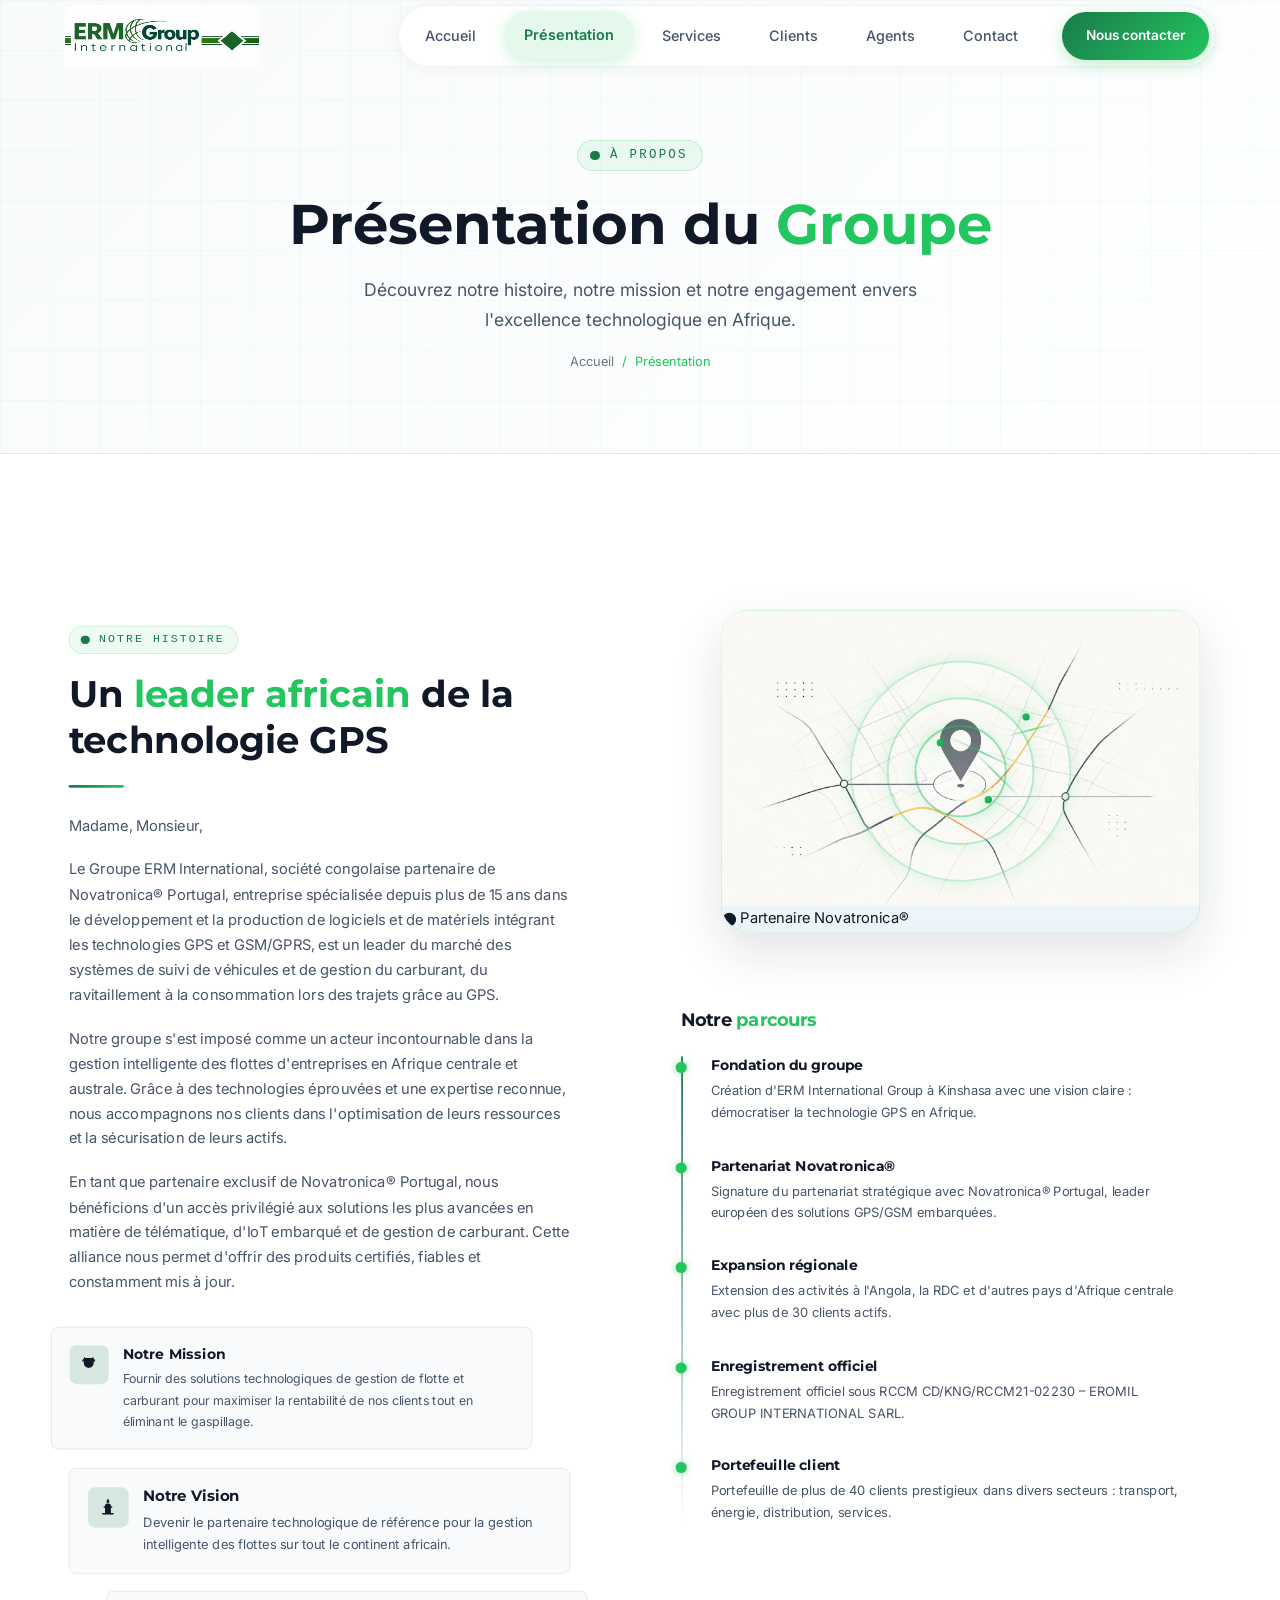
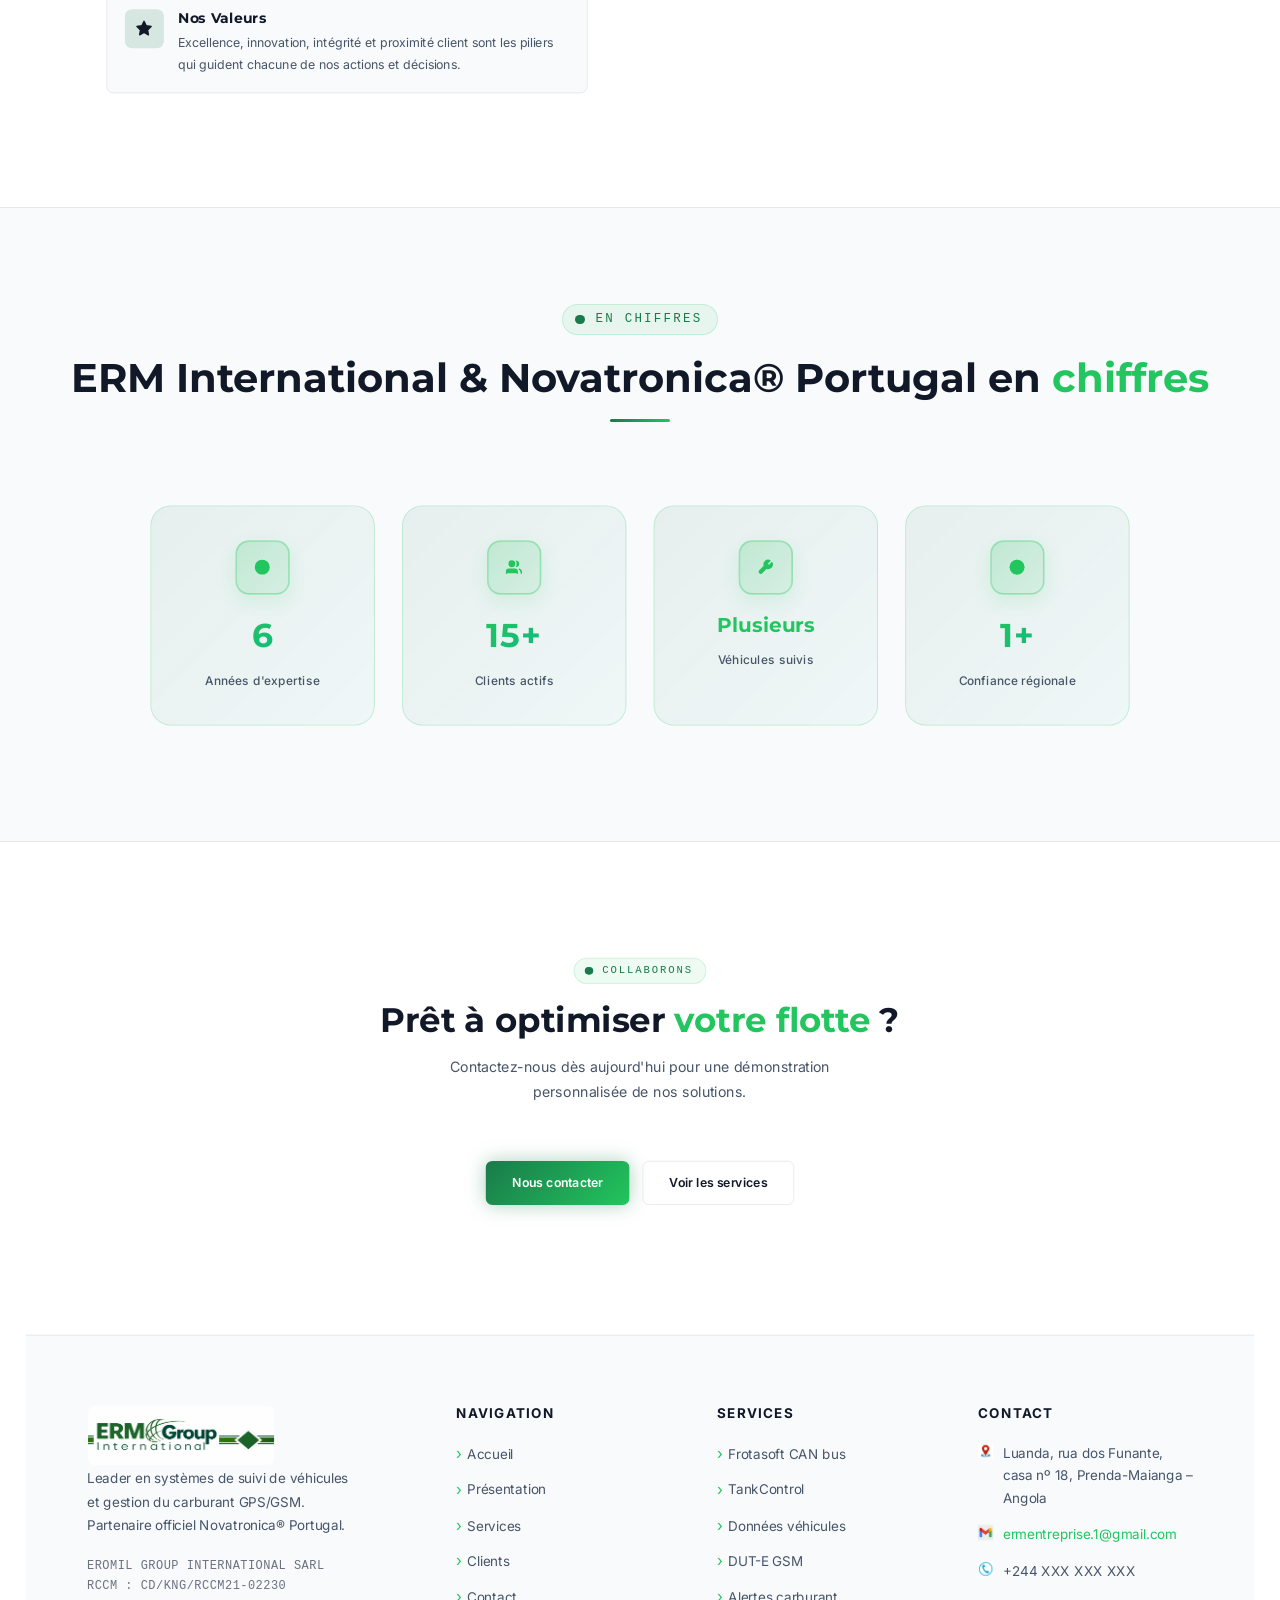
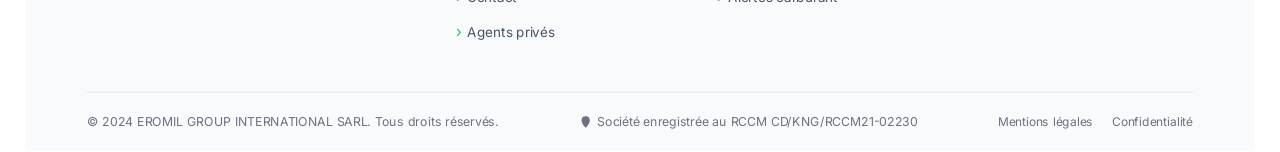
==== commit 7f3e5a18: "Update about.html" ====
--- a/about.html
+++ b/about.html
@@ -231,7 +231,7 @@
               <path d="M14.7 6.3a1 1 0 0 0 0 1.4l1.6 1.6a1 1 0 0 0 1.4 0l3.77-3.77a6 6 0 0 1-7.94 7.94l-6.91 6.91a2.12 2.12 0 0 1-3-3l6.91-6.91a6 6 0 0 1 7.94-7.94l-3.76 3.76z"/>
             </svg>
           </div>
-          <div style="font-size:1.8rem; font-weight:700; color:var(--green-light); font-family:var(--font-heading);">Plusieurs</div>
+          <div style="font-size:1.5rem; font-weight:700; color:var(--green-light); font-family:var(--font-heading);">Plusieurs</div>
           <div style="font-size:.875rem; color:var(--text-secondary); margin-top:8px;">Véhicules suivis</div>
         </div>
         <div class="adv-card scroll-reveal-bottom delay-400" style="text-align:center;">
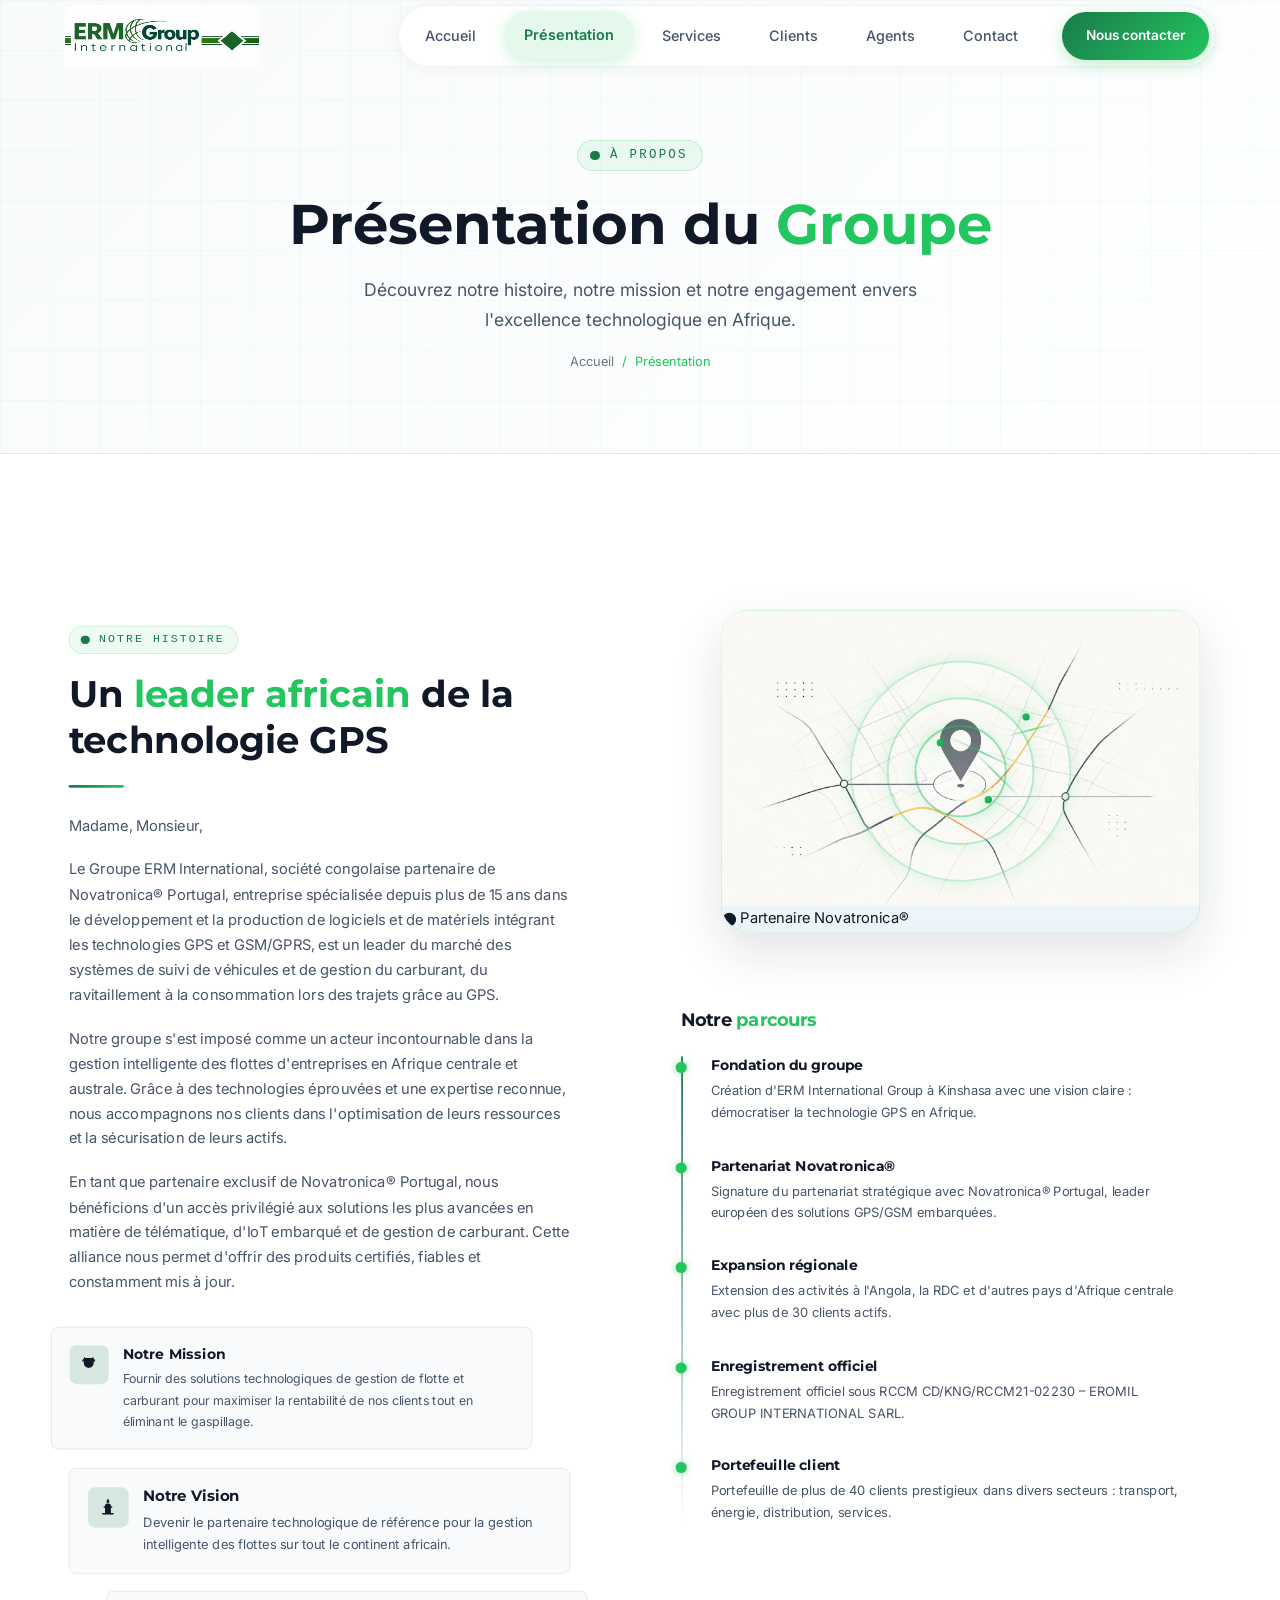
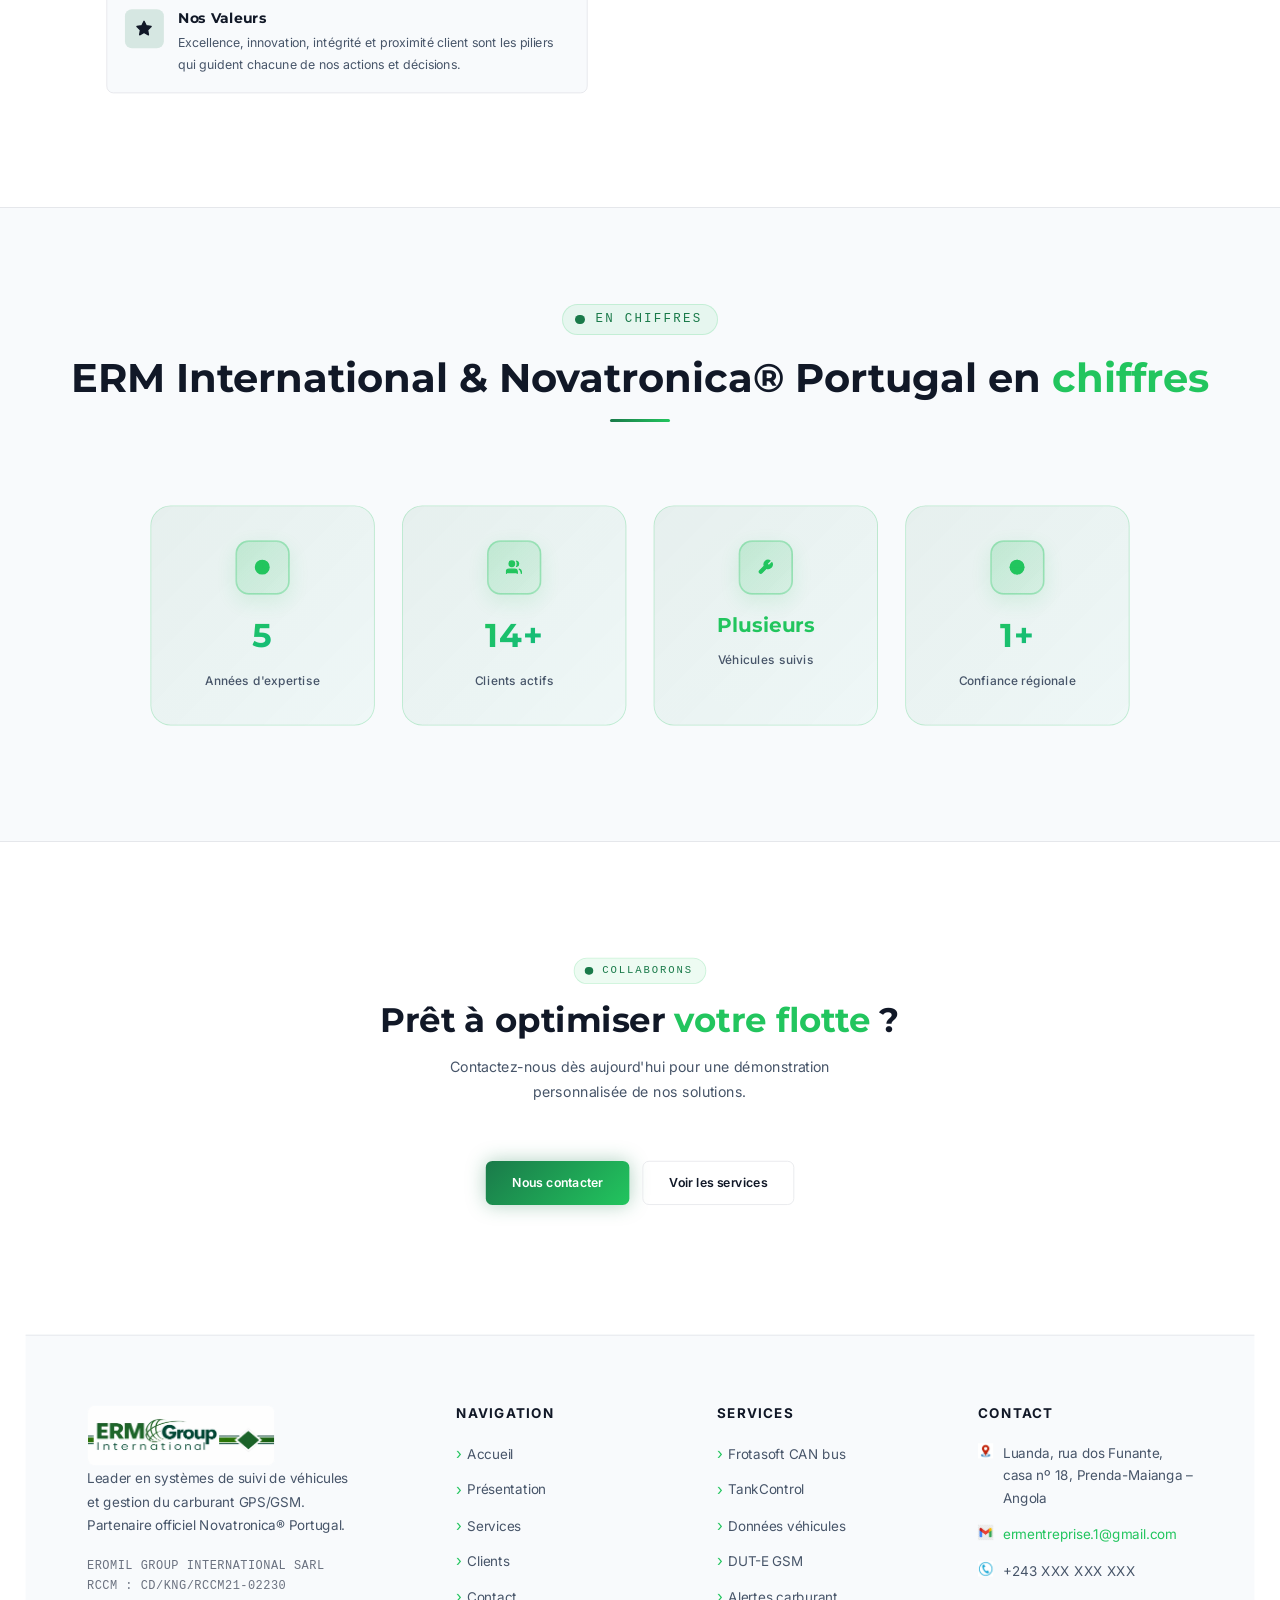
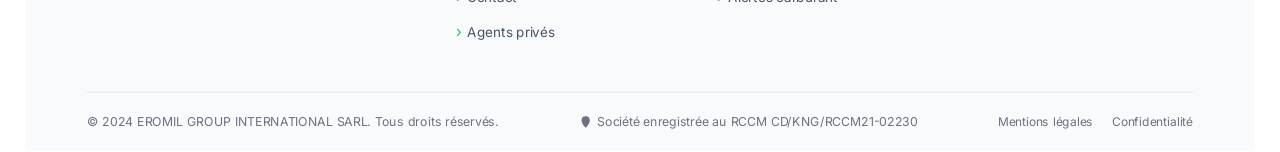
==== commit 1d61a1a0: "Update about.html" ====
--- a/about.html
+++ b/about.html
@@ -318,7 +318,7 @@
             <span class="fc-icon">
               <img src="images/tel.webp" alt="Téléphone" style="width: 16px; height: 16px;">
             </span>
-            <span>+244 XXX XXX XXX</span>
+            <span>+243 XXX XXX XXX</span>
           </div>
         </div>
       </div>
--- a/css/style.css
+++ b/css/style.css
@@ -2347,3 +2347,103 @@
 .service-img-wrap:hover {
   transform: translateY(-4px) scale(1.02);
 }
+
+/* ── Section Leadership ─────────────────────────────────────── */
+.leadership-section {
+  display: flex;
+  align-items: center;
+  gap: 24px;
+  margin: 32px 0;
+  padding: 24px;
+  background: var(--dark-card);
+  border-radius: var(--radius-lg);
+  border: 1px solid var(--dark-border);
+  box-shadow: var(--shadow-sm);
+}
+
+.leadership-image {
+  flex-shrink: 0;
+}
+
+.leadership-photo {
+  width: 160px;
+  height: 160px;
+  object-fit: cover;
+  border-radius: 50%;
+  border: 2px solid var(--green-primary);
+  box-shadow: var(--shadow-md);
+}
+
+.leadership-content {
+  flex: 1;
+}
+
+.leadership-content h2 {
+  font-family: var(--font-heading);
+  font-size: 1.5rem;
+  font-weight: 700;
+  color: var(--green-primary);
+  margin-bottom: 8px;
+  line-height: 1.3;
+}
+
+.leadership-content h3 {
+  font-family: var(--font-heading);
+  font-size: 1.25rem;
+  font-weight: 700;
+  color: var(--text-primary);
+  margin-bottom: 12px;
+}
+
+.leadership-content p {
+  color: var(--text-secondary);
+  line-height: 1.7;
+  font-size: 1rem;
+}
+
+.leadership-contact {
+  display: flex;
+  gap: 16px;
+  margin-top: 16px;
+  padding-top: 16px;
+  border-top: 1px solid var(--dark-border);
+}
+
+.lc-link {
+  display: flex;
+  align-items: center;
+  justify-content: center;
+  width: 40px;
+  height: 40px;
+  border-radius: 50%;
+  background: var(--dark-surface);
+  border: 1px solid var(--dark-border);
+  transition: all var(--transition);
+}
+
+.lc-link:hover {
+  background: var(--green-primary);
+  border-color: var(--green-primary);
+  transform: scale(1.1);
+}
+
+/* Responsive - Mobile */
+@media (max-width: 768px) {
+  .leadership-section {
+    width: 100%;
+    max-width: 100%;
+    flex-direction: column;
+    text-align: center;
+    gap: 16px;
+    padding: 20px;
+  }
+
+  .leadership-photo {
+    width: 140px;
+    height: 140px;
+  }
+
+  .leadership-contact {
+    justify-content: center;
+  }
+}
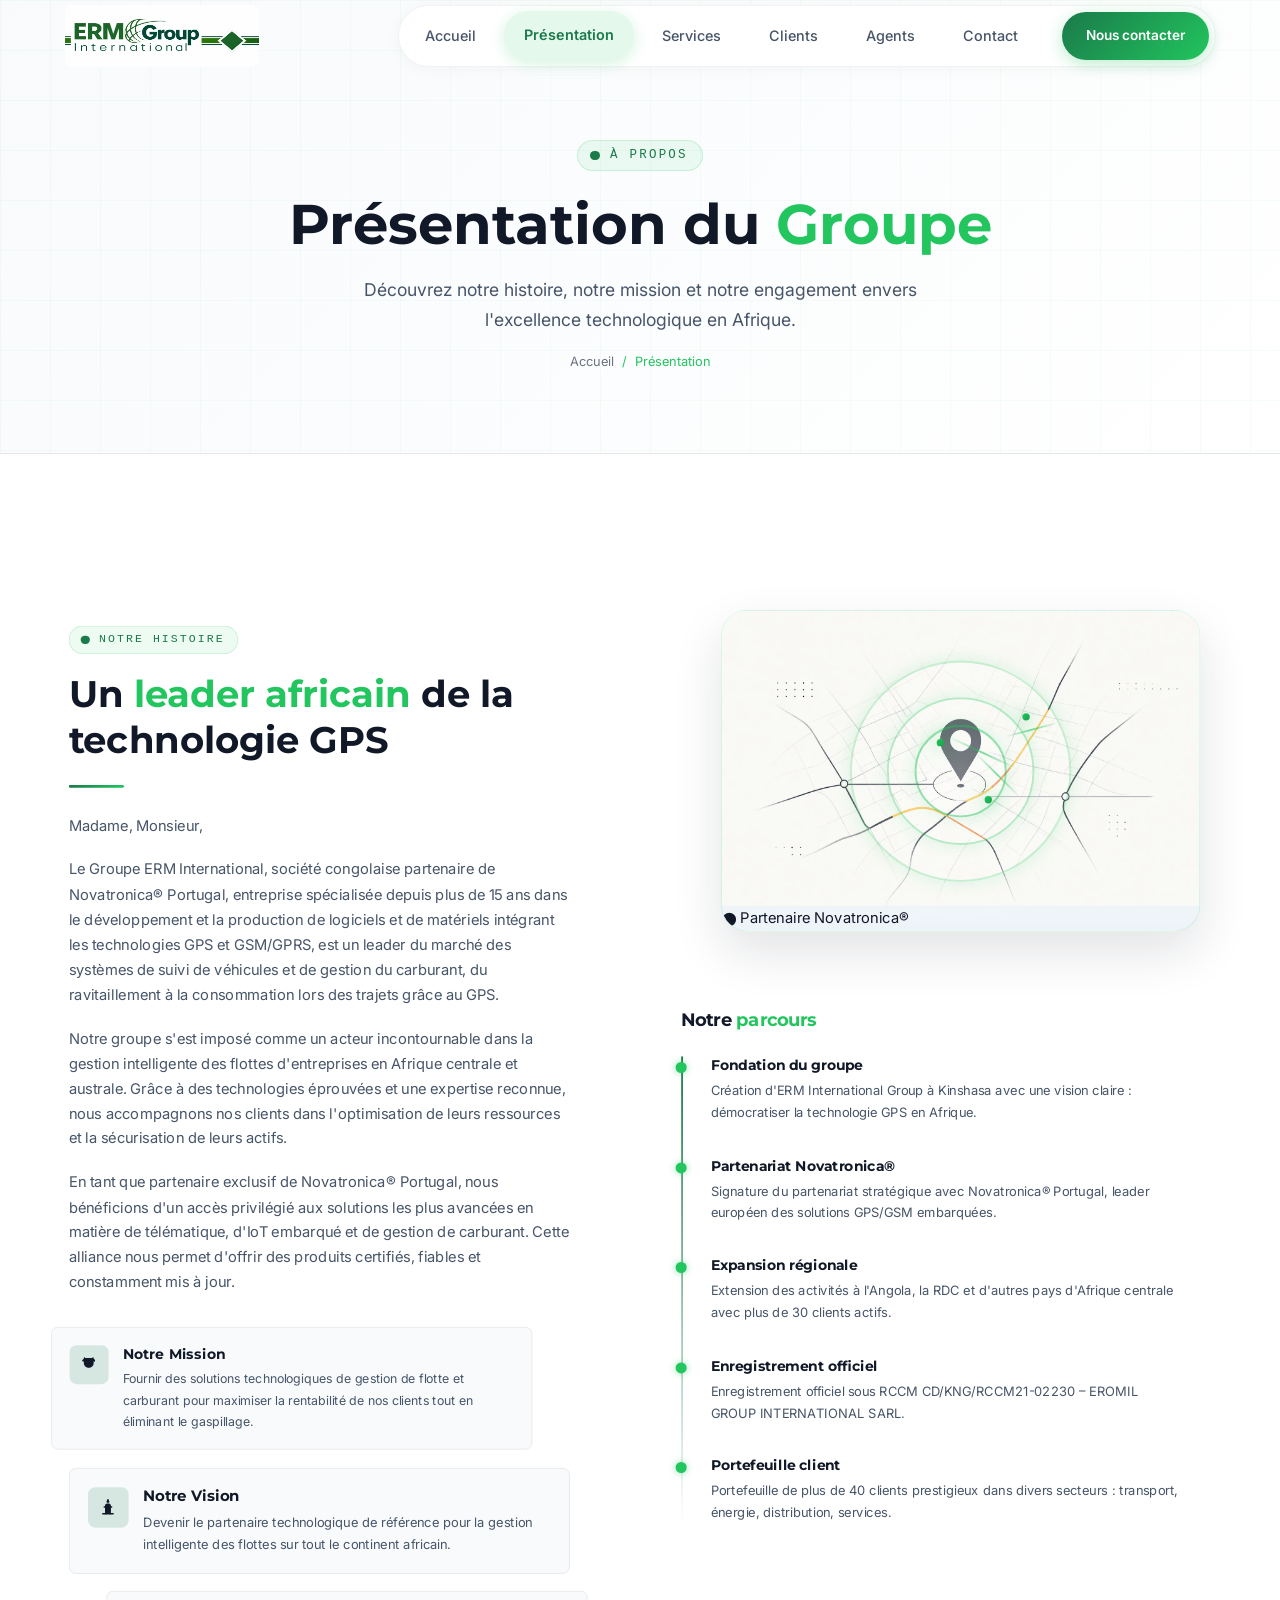
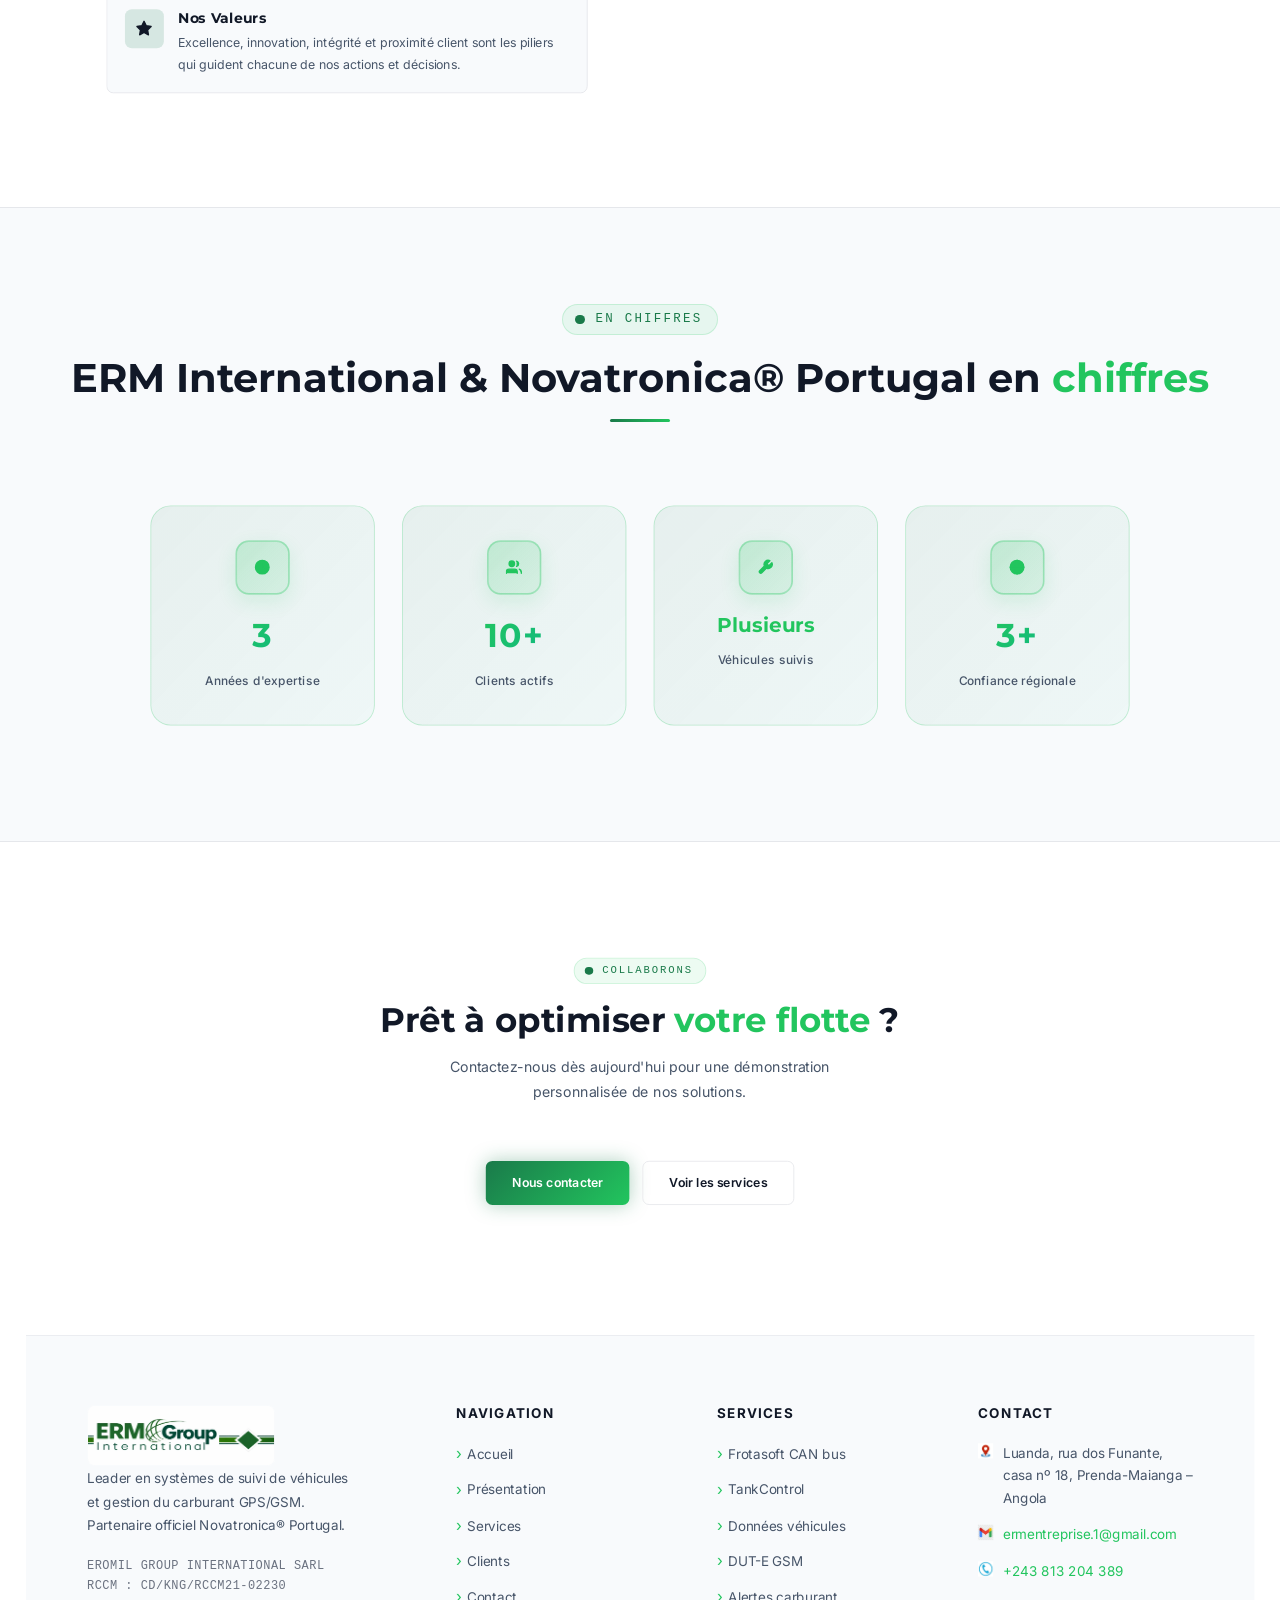
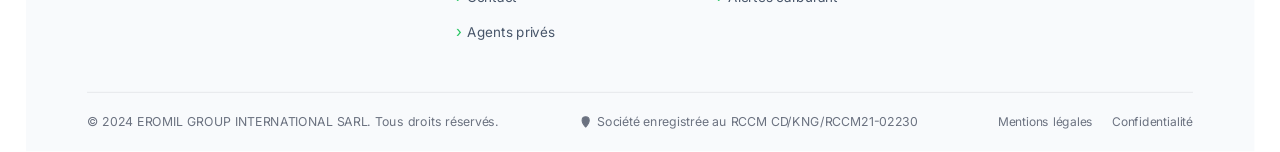
==== commit 8aa576d6: "Update print statement from 'Hello' to 'Goodbye'" ====
--- a/about.html
+++ b/about.html
@@ -318,7 +318,7 @@
             <span class="fc-icon">
               <img src="images/tel.webp" alt="Téléphone" style="width: 16px; height: 16px;">
             </span>
-            <span>+243 XXX XXX XXX</span>
+            <a href="tel:+243813204389">+243 813 204 389</a>
           </div>
         </div>
       </div>
--- a/css/style.css
+++ b/css/style.css
@@ -1044,7 +1044,7 @@
 }
 .service-img-wrap img {
   width: 100%;
-  height: 600px;
+  height: auto;
   object-fit: contain;
   transition: transform .5s ease;
 }
@@ -1367,8 +1367,8 @@
   margin-top: 48px;
 }
 .agent-card {
-  background: var(--dark-card);
-  border: 1px solid var(--dark-border);
+  background: #ffffff;
+  border: 1px solid rgba(34, 197, 94, 0.45);
   border-radius: var(--radius-xl);
   padding: 40px 36px;
   position: relative;
@@ -2019,16 +2019,16 @@
 }
 
 /* Délais d'animation */
-.delay-100 { animation-delay: 0.1s; }
-.delay-200 { animation-delay: 0.2s; }
-.delay-300 { animation-delay: 0.3s; }
-.delay-400 { animation-delay: 0.4s; }
-.delay-500 { animation-delay: 0.5s; }
-.delay-600 { animation-delay: 0.6s; }
-.delay-700 { animation-delay: 0.7s; }
-.delay-800 { animation-delay: 0.8s; }
-.delay-900 { animation-delay: 0.9s; }
-.delay-1000 { animation-delay: 1.0s; }
+.delay-100 { transition-delay: 0.1s; }
+.delay-200 { transition-delay: 0.2s; }
+.delay-300 { transition-delay: 0.3s; }
+.delay-400 { transition-delay: 0.4s; }
+.delay-500 { transition-delay: 0.5s; }
+.delay-600 { transition-delay: 0.6s; }
+.delay-700 { transition-delay: 0.7s; }
+.delay-800 { transition-delay: 0.8s; }
+.delay-900 { transition-delay: 0.9s; }
+.delay-1000 { transition-delay: 1.0s; }
 
 /* ── Animations de Scroll Fluides ─────────────────────────── */
 @keyframes vehicleMove {
@@ -2068,44 +2068,43 @@
 
 .scroll-reveal {
   opacity: 0;
-  transform: translateY(60px) scale(0.95);
-  filter: blur(10px);
-  transition: all 1.2s cubic-bezier(0.25, 0.46, 0.45, 0.94);
+  transform: translate3d(0, 60px, 0) scale(0.95);
+  transition: opacity 0.8s cubic-bezier(0.25, 0.46, 0.45, 0.94), transform 0.8s cubic-bezier(0.25, 0.46, 0.45, 0.94);
+  will-change: opacity, transform;
 }
 
 .scroll-reveal.revealed {
   opacity: 1;
-  transform: translateY(0) scale(1);
-  filter: blur(0px);
+  transform: translate3d(0, 0, 0) scale(1);
 }
 
 /* Variations de scroll reveal */
 .scroll-reveal-left {
-  transform: translateX(-30px) scale(0.96);
+  transform: translate3d(-30px, 0, 0) scale(0.96);
 }
 .scroll-reveal-left.revealed {
-  transform: translateX(0) scale(1);
+  transform: translate3d(0, 0, 0) scale(1);
 }
 
 .scroll-reveal-right {
-  transform: translateX(30px) scale(0.96);
+  transform: translate3d(30px, 0, 0) scale(0.96);
 }
 .scroll-reveal-right.revealed {
-  transform: translateX(0) scale(1);
+  transform: translate3d(0, 0, 0) scale(1);
 }
 
 .scroll-reveal-bottom {
-  transform: translateY(30px) scale(0.96);
+  transform: translate3d(0, 30px, 0) scale(0.96);
 }
 .scroll-reveal-bottom.revealed {
-  transform: translateY(0) scale(1);
+  transform: translate3d(0, 0, 0) scale(1);
 }
 
 .scroll-reveal-scale {
-  transform: scale(0.85);
+  transform: translate3d(0, 0, 0) scale(0.85);
 }
 .scroll-reveal-scale.revealed {
-  transform: scale(1);
+  transform: translate3d(0, 0, 0) scale(1);
 }
 
 /* ── Animations d'Entrée pour la Hero ─────────────────────── */
@@ -2368,10 +2367,8 @@
 .leadership-photo {
   width: 160px;
   height: 160px;
-  object-fit: cover;
-  border-radius: 50%;
-  border: 2px solid var(--green-primary);
-  box-shadow: var(--shadow-md);
+  object-fit: contain;
+  background: var(--dark-bg);
 }
 
 .leadership-content {
@@ -2399,6 +2396,132 @@
   color: var(--text-secondary);
   line-height: 1.7;
   font-size: 1rem;
+}
+
+/* ── PCA Leader (Agents Page) ─────────────────────────────── */
+.pca-leader {
+  display: grid;
+  grid-template-columns: 380px 1fr;
+  gap: 56px;
+  align-items: center;
+  padding: 56px 48px;
+  margin-bottom: 64px;
+  background: #ffffff;
+  border: 1px solid rgba(34, 197, 94, 0.35);
+  border-radius: var(--radius-lg);
+  box-shadow: 0 0 24px rgba(0, 0, 0, 0.08);
+  transition: transform var(--transition), box-shadow var(--transition), border-color var(--transition);
+}
+
+.pca-leader:hover {
+  transform: translateY(-4px);
+  box-shadow: 0 0 32px rgba(34, 197, 94, 0.15);
+  border-color: rgba(34, 197, 94, 0.5);
+}
+
+.pca-visual {
+  position: relative;
+  border-radius: var(--radius-lg);
+  overflow: hidden;
+}
+
+.pca-visual img {
+  width: 100%;
+  height: 380px;
+  object-fit: contain;
+  background: var(--dark-bg);
+  border-radius: 0;
+  box-shadow: var(--shadow-lg);
+}
+
+.pca-badge {
+  display: inline-block;
+  padding: 6px 14px;
+  background: rgba(34, 197, 94, 0.15);
+  color: var(--green-light);
+  font-size: 0.75rem;
+  font-weight: 700;
+  letter-spacing: 1px;
+  border-radius: 20px;
+  text-transform: uppercase;
+  margin-bottom: 16px;
+}
+
+.pca-title-group {
+  margin-bottom: 20px;
+}
+
+.pca-role {
+  font-size: 0.95rem;
+  color: var(--green-primary);
+  font-weight: 600;
+  margin-bottom: 8px;
+}
+
+.pca-title-group h2 {
+  font-size: 2.2rem;
+  font-weight: 700;
+  color: var(--text-primary);
+  line-height: 1.2;
+  margin: 0;
+}
+
+.pca-bio {
+  font-size: 1.05rem;
+  line-height: 1.8;
+  color: var(--text-secondary);
+  margin-bottom: 28px;
+}
+
+.pca-contact {
+  display: flex;
+  gap: 16px;
+}
+
+.pca-contact a {
+  display: flex;
+  align-items: center;
+  justify-content: center;
+  width: 44px;
+  height: 44px;
+  background: rgba(34, 197, 94, 0.12);
+  border: 1px solid rgba(34, 197, 94, 0.3);
+  border-radius: 50%;
+  transition: all 0.3s ease;
+}
+
+.pca-contact a:hover {
+  background: var(--green-primary);
+  border-color: var(--green-primary);
+  transform: translateY(-4px);
+}
+
+.pca-contact img {
+  width: 20px;
+  height: 20px;
+  filter: brightness(1);
+}
+
+.pca-contact a:hover img {
+  filter: brightness(0) invert(1);
+}
+
+@media (max-width: 768px) {
+  .pca-leader {
+    grid-template-columns: 1fr;
+    gap: 32px;
+    padding: 32px 24px;
+  }
+  
+  .pca-visual img,
+  .pca-visual::after {
+    height: auto;
+    max-height: 300px;
+  }
+  
+  .pca-title-group h2 {
+    font-size: 1.8rem;
+  }
 }
 
 .leadership-contact {
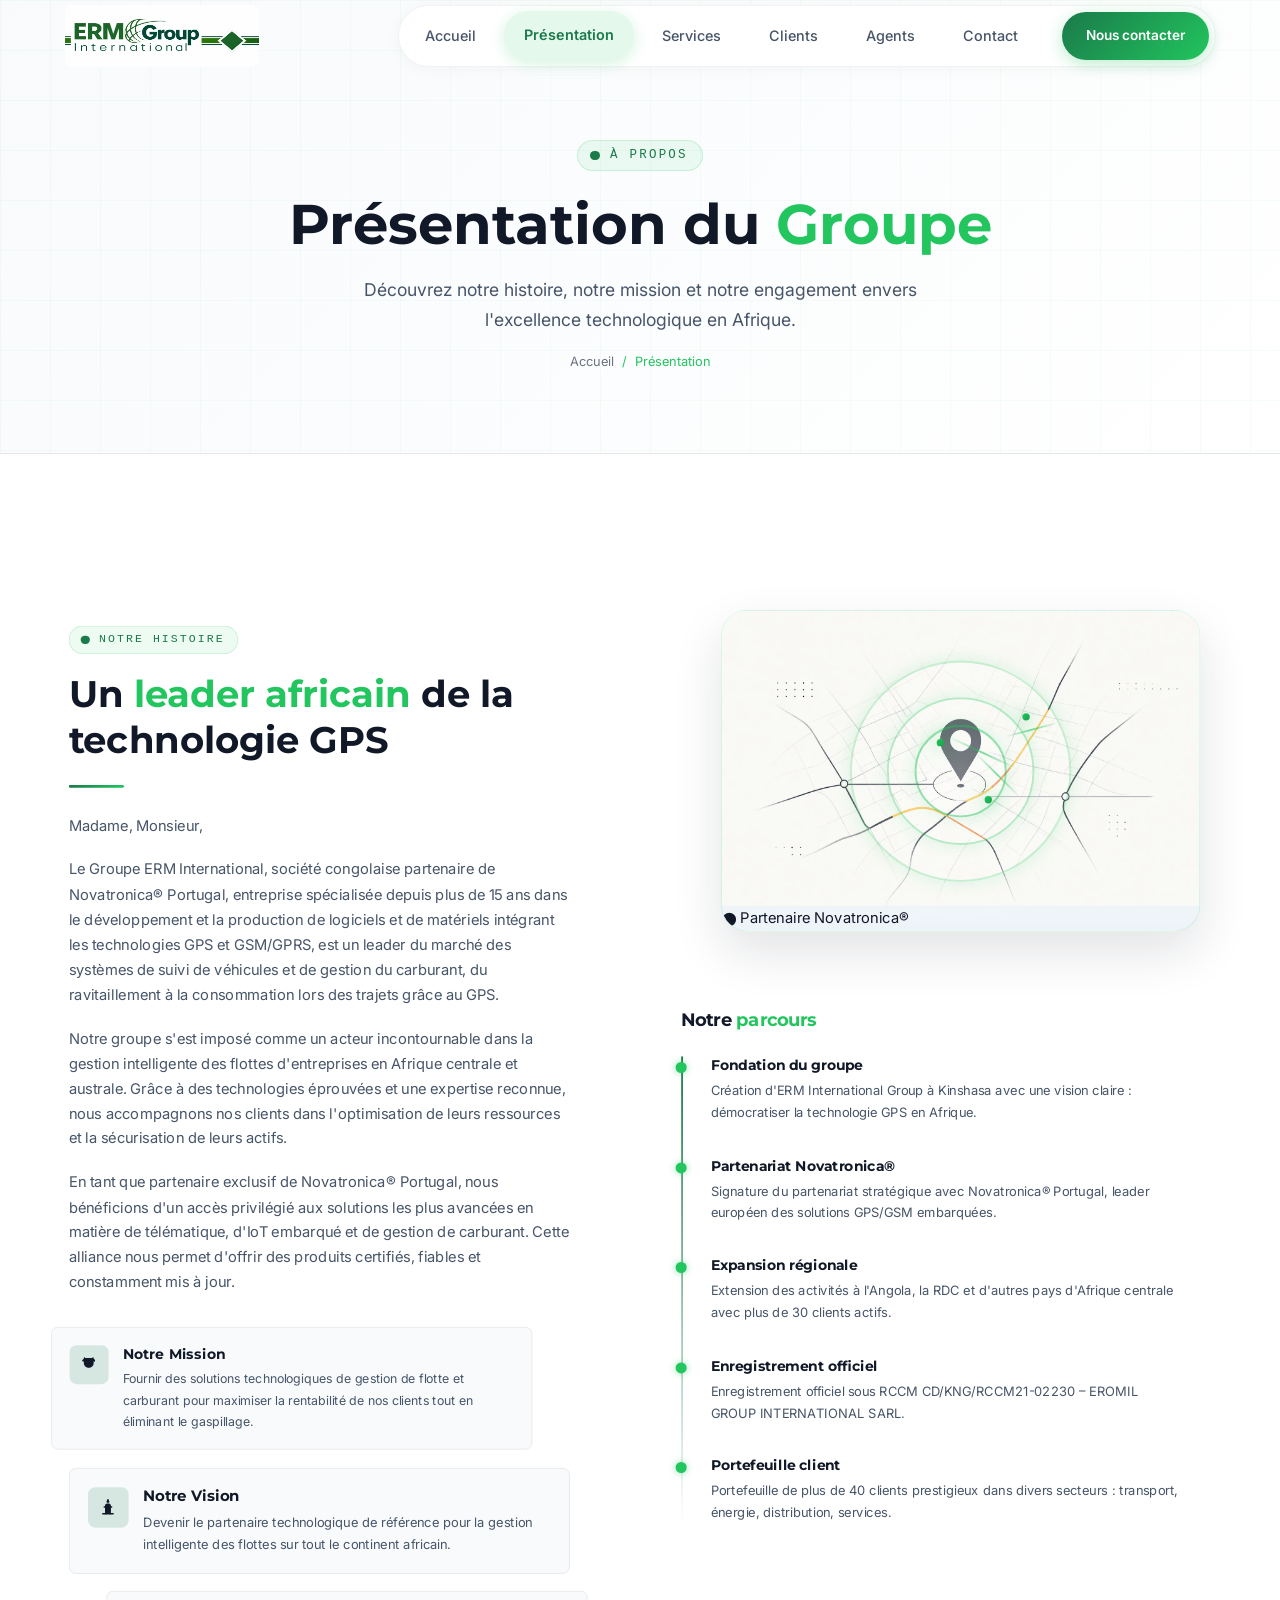
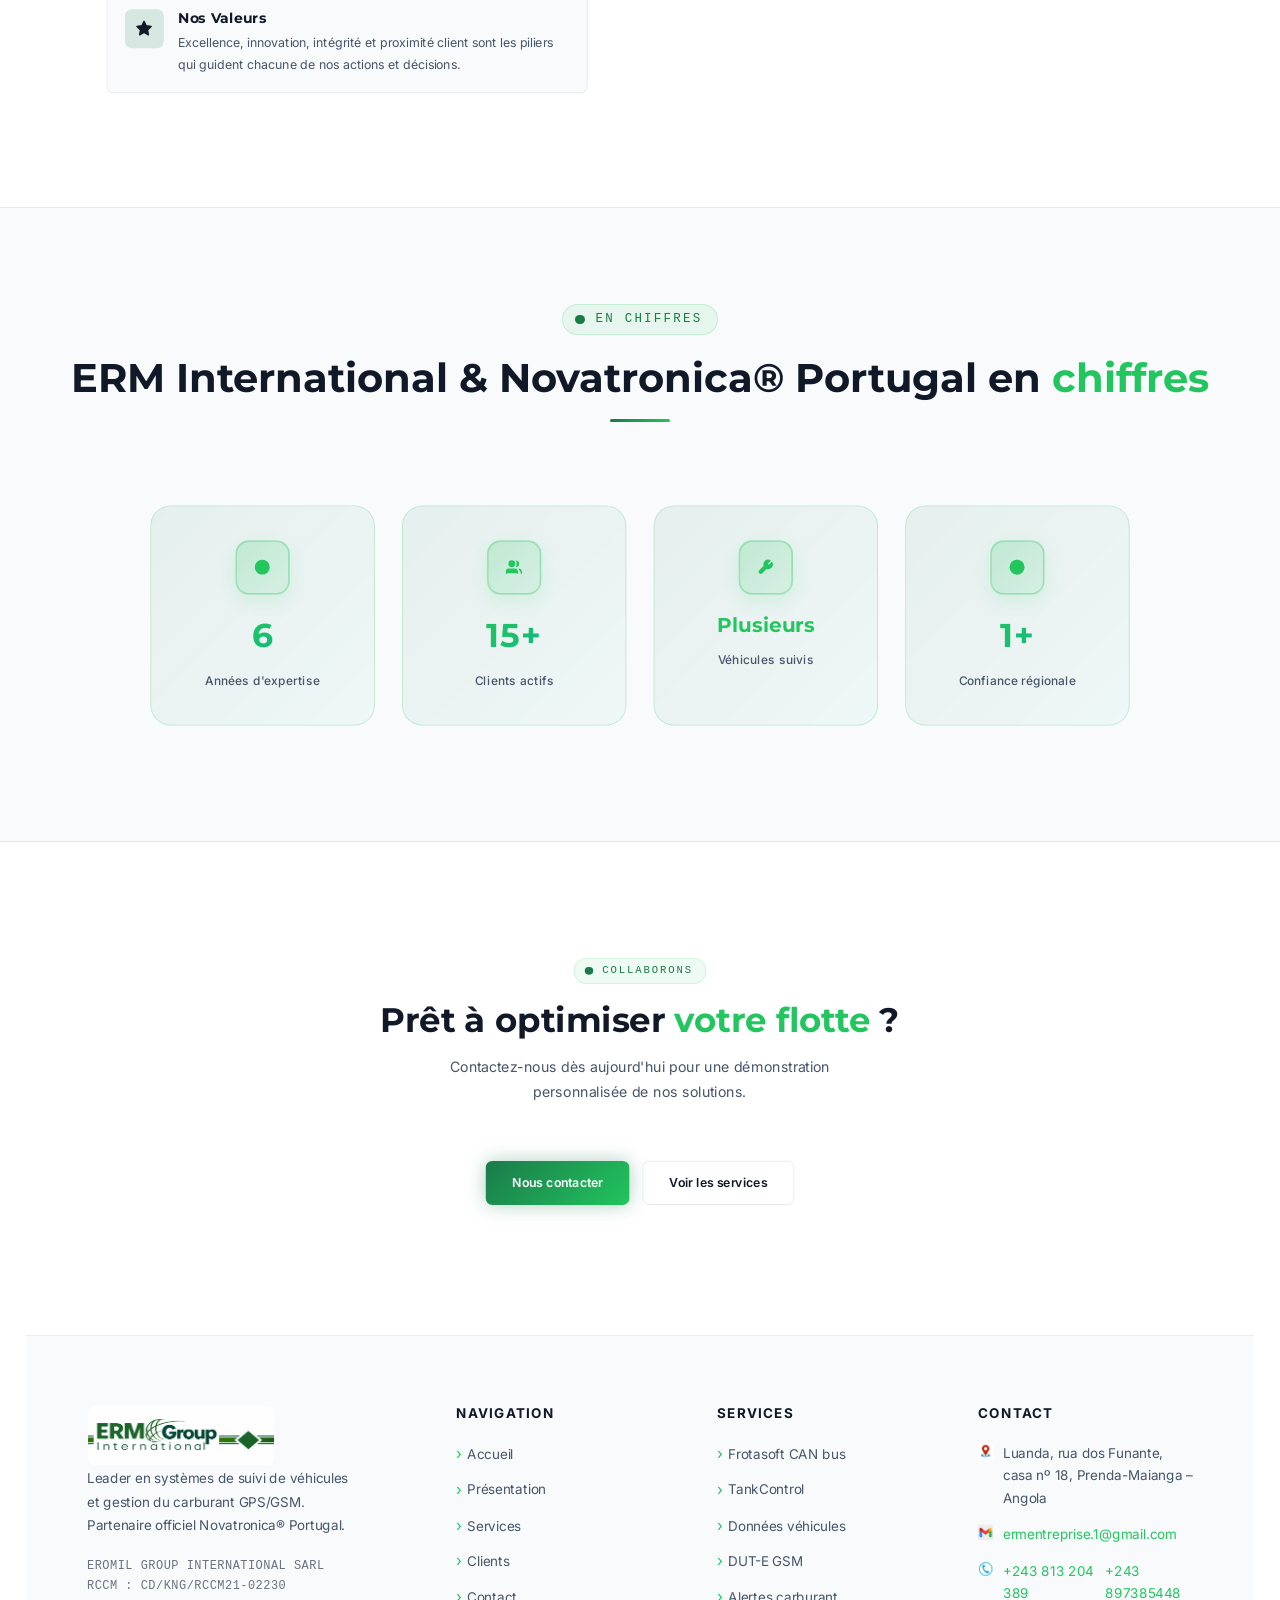
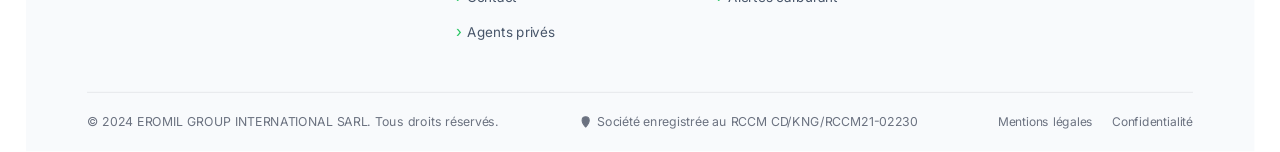
==== commit 486e8edc: "Update about.html" ====
--- a/about.html
+++ b/about.html
@@ -319,6 +319,7 @@
               <img src="images/tel.webp" alt="Téléphone" style="width: 16px; height: 16px;">
             </span>
             <a href="tel:+243813204389">+243 813 204 389</a>
+            <a href="tel:+243813204389">+243 897385448</a>
           </div>
         </div>
       </div>
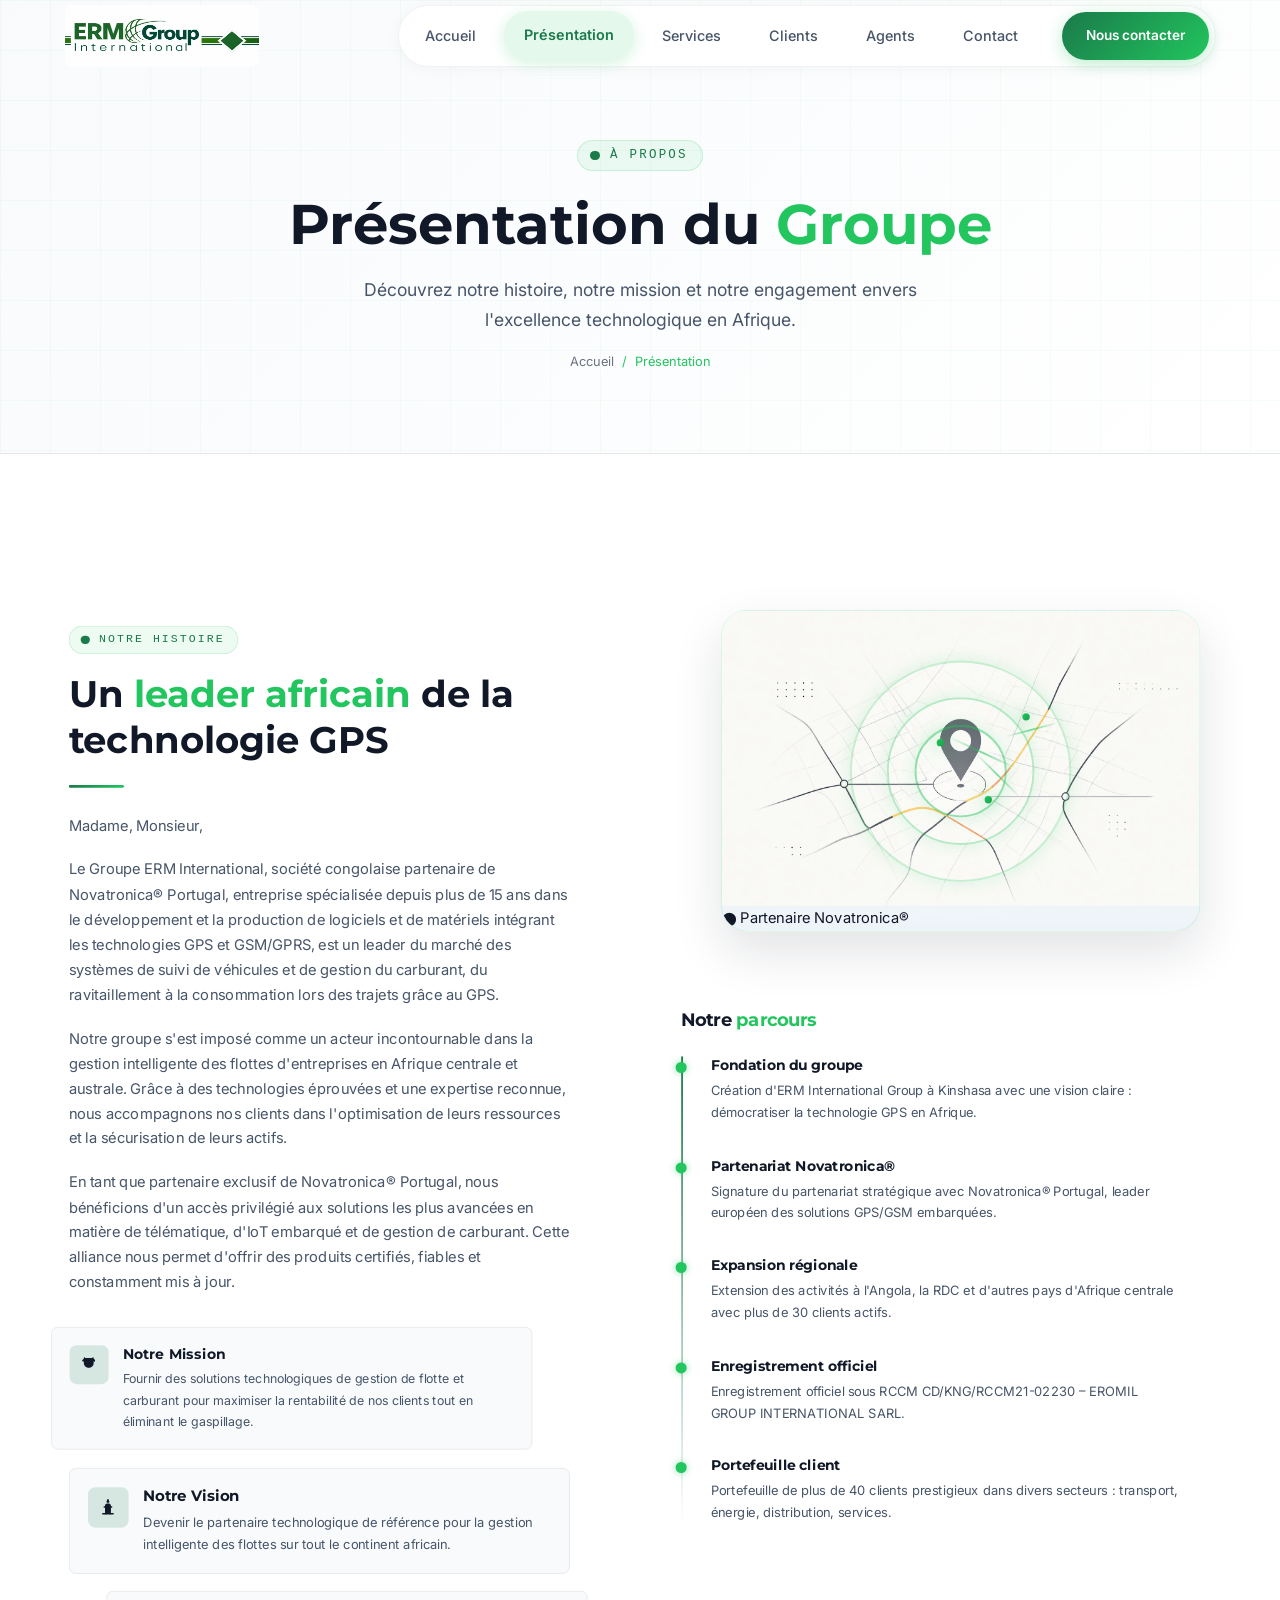
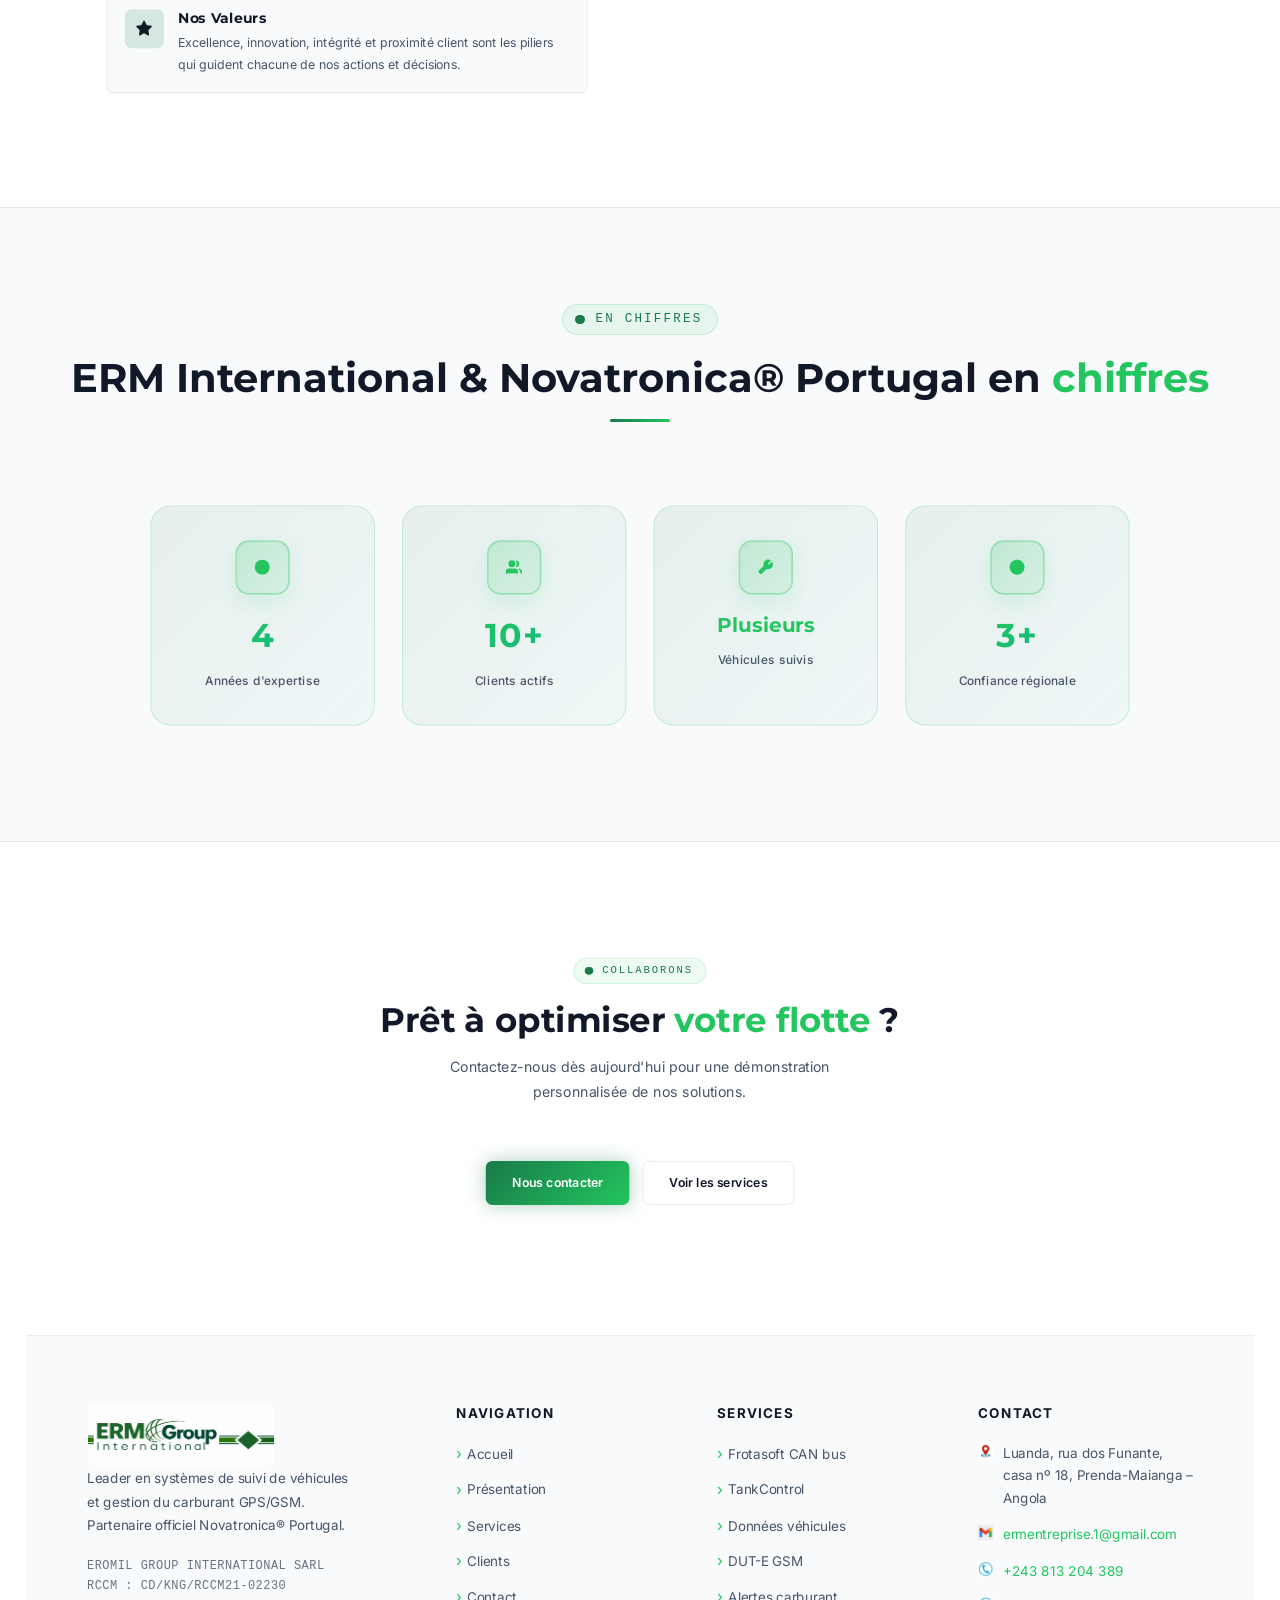
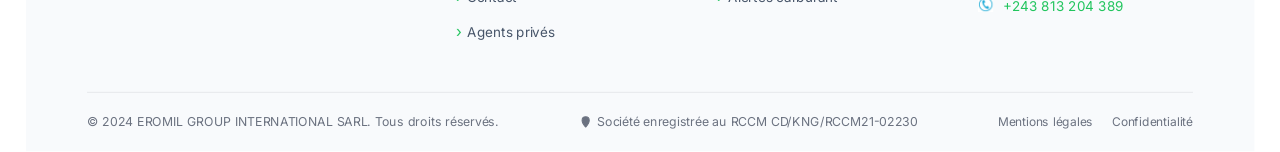
==== commit e090380b: "Update about.html" ====
--- a/about.html
+++ b/about.html
@@ -319,7 +319,12 @@
               <img src="images/tel.webp" alt="Téléphone" style="width: 16px; height: 16px;">
             </span>
             <a href="tel:+243813204389">+243 813 204 389</a>
-            <a href="tel:+243813204389">+243 897385448</a>
+          </div>
+          <div class="footer-contact-item">
+            <span class="fc-icon">
+              <img src="images/tel.webp" alt="Téléphone secondaire" style="width: 16px; height: 16px;">
+            </span>
+            <a href="tel:+243813204389">+243 813 204 389</a>
           </div>
         </div>
       </div>
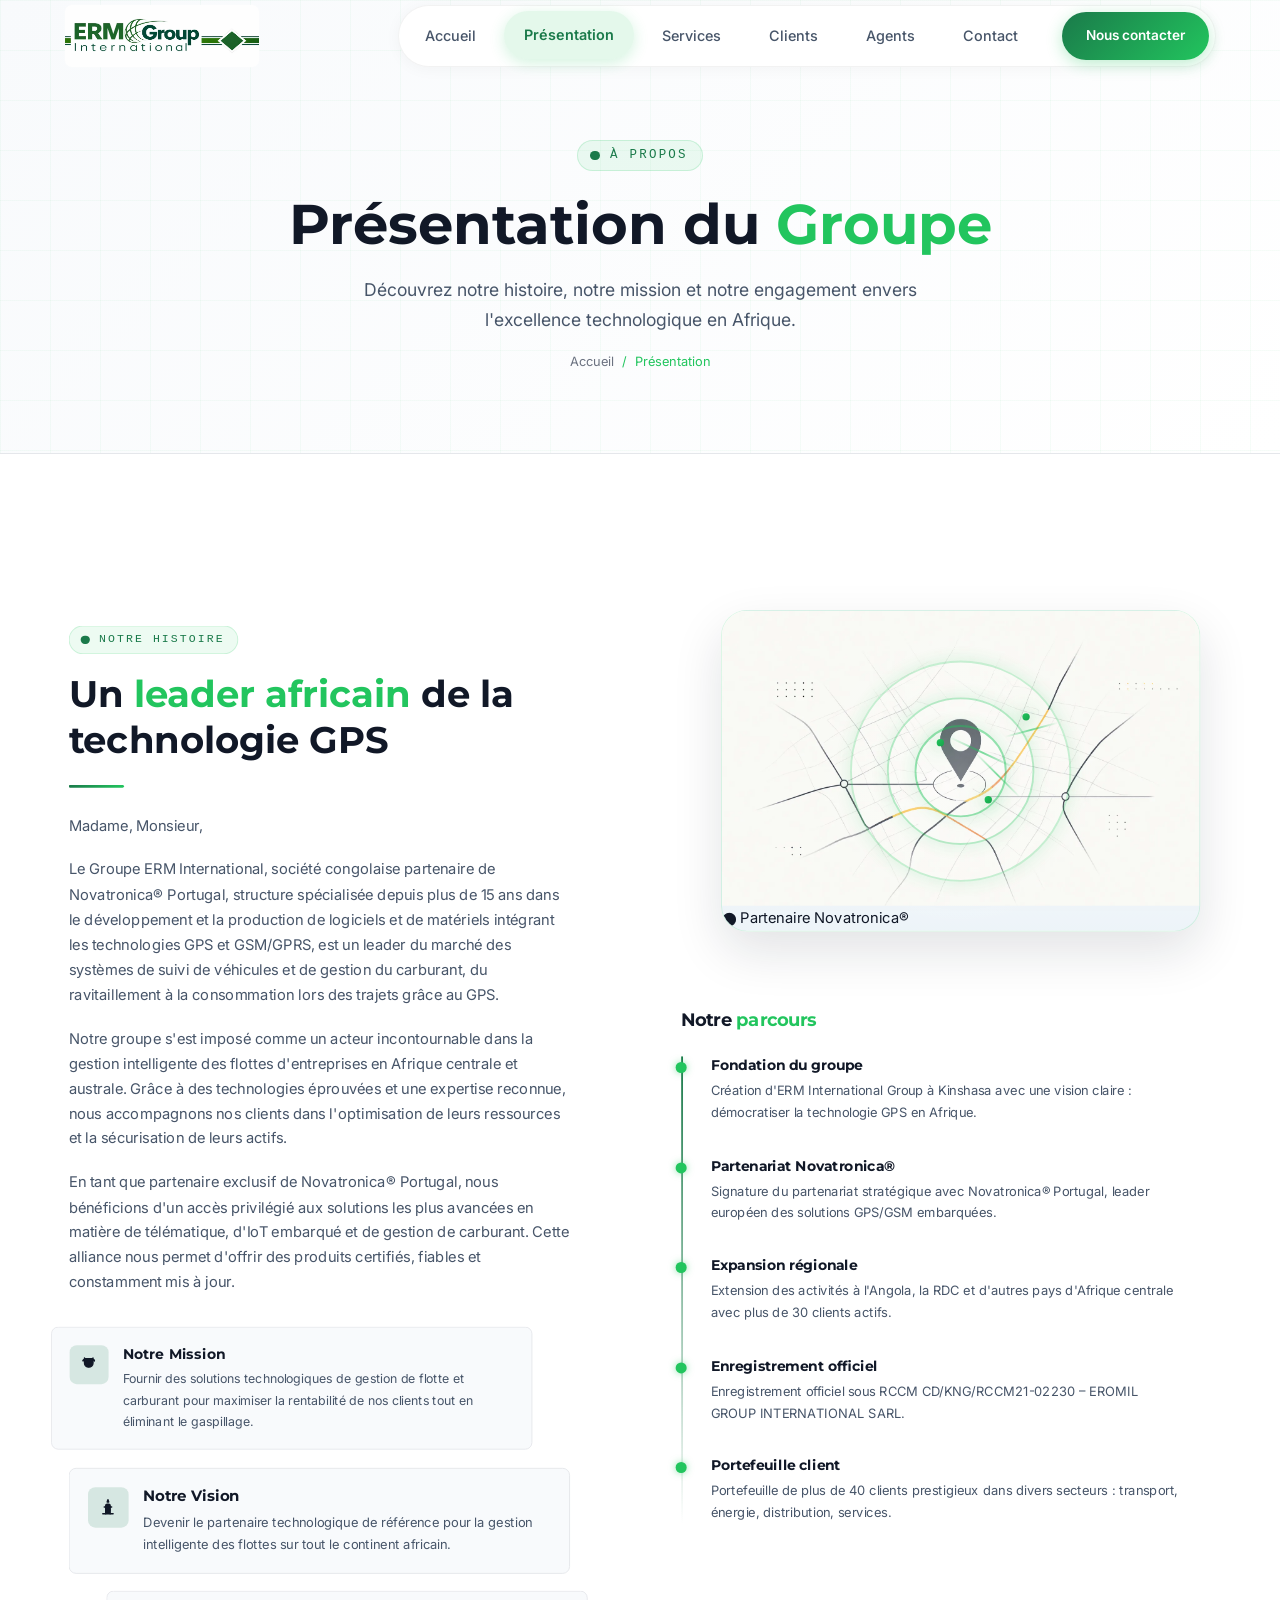
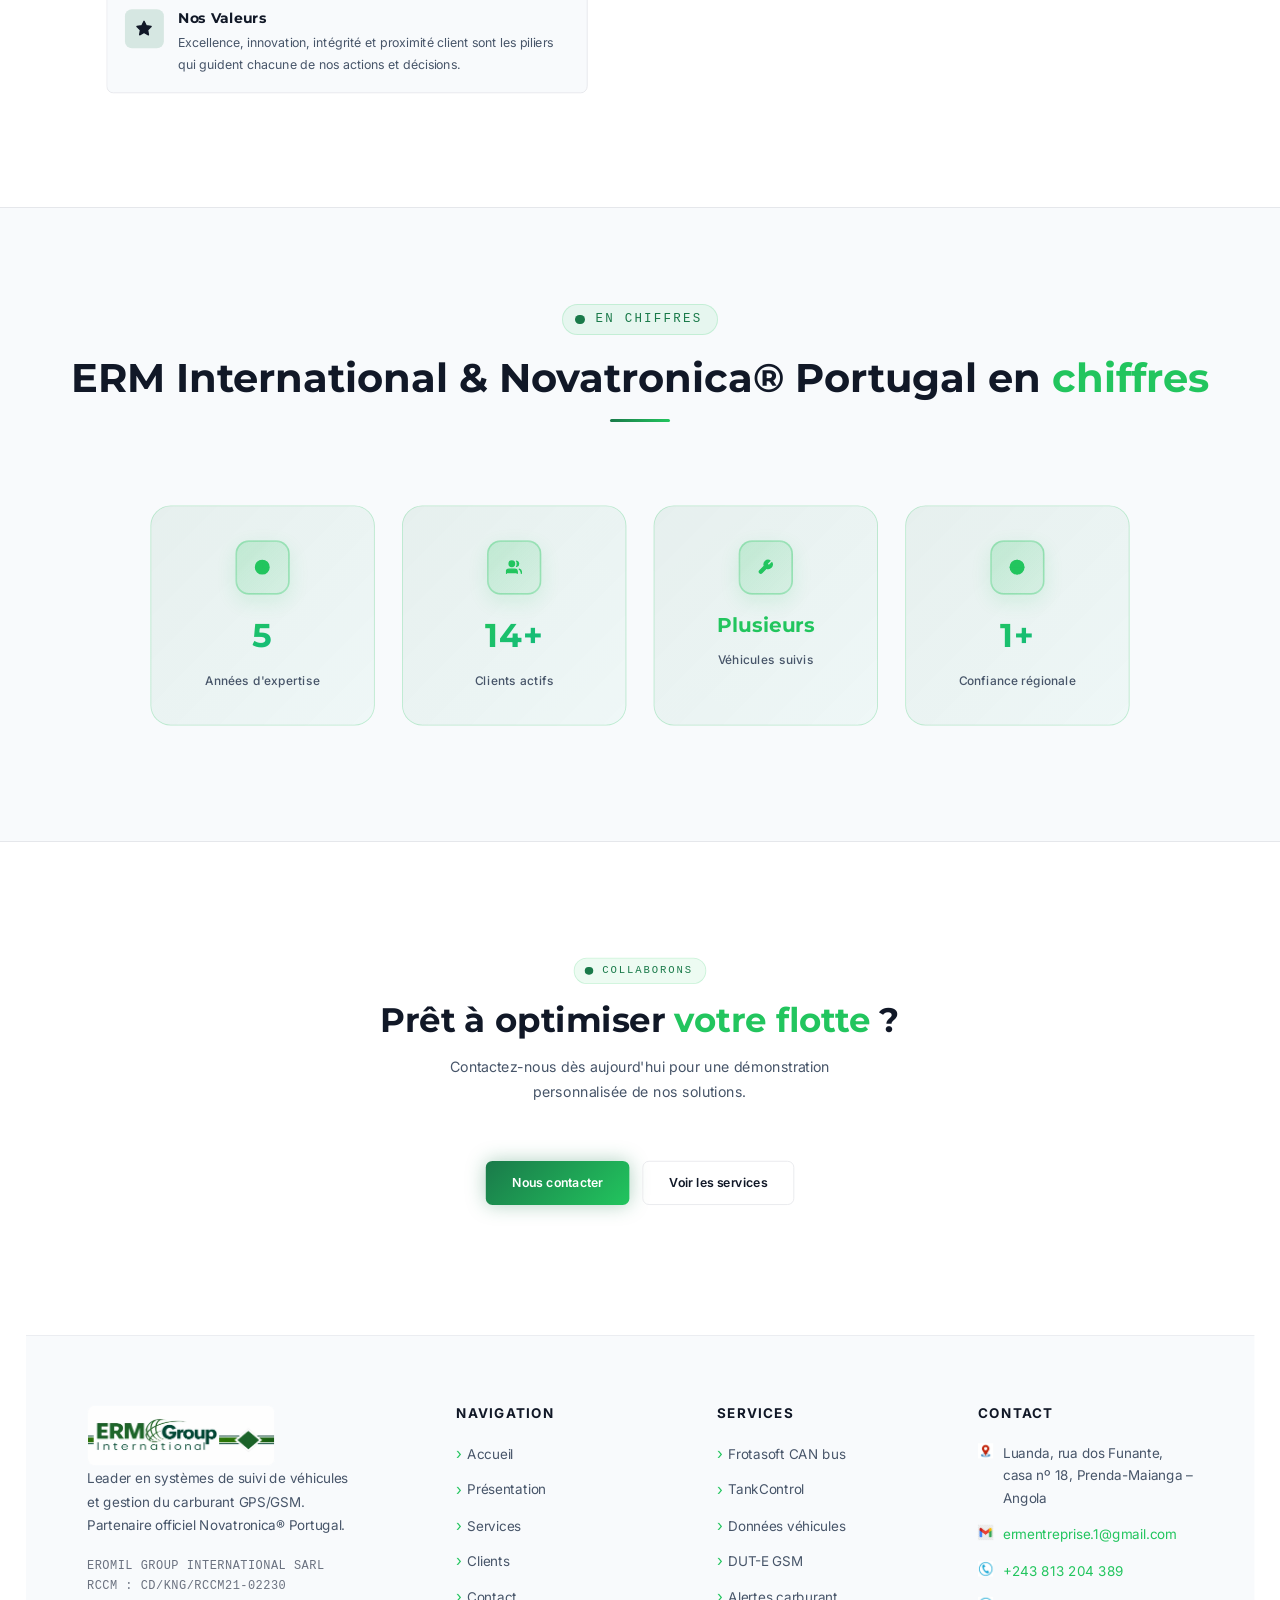
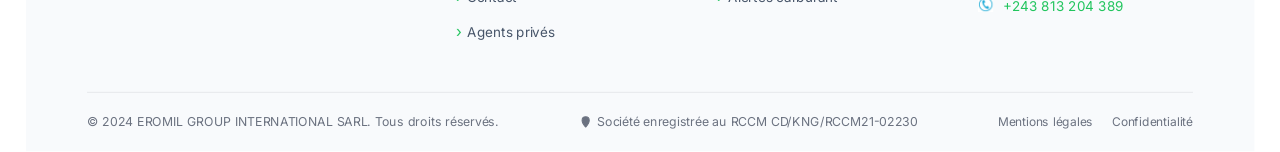
==== commit 79639c93: "Update about.html" ====
--- a/about.html
+++ b/about.html
@@ -61,7 +61,7 @@
           <p>Madame, Monsieur,</p>
           <p>
             Le Groupe ERM International, société congolaise partenaire de Novatronica® Portugal,
-            entreprise spécialisée depuis plus de 15 ans dans le développement et la production
+            structure spécialisée depuis plus de 15 ans dans le développement et la production
             de logiciels et de matériels intégrant les technologies GPS et GSM/GPRS, est un leader
             du marché des systèmes de suivi de véhicules et de gestion du carburant, du ravitaillement
             à la consommation lors des trajets grâce au GPS.
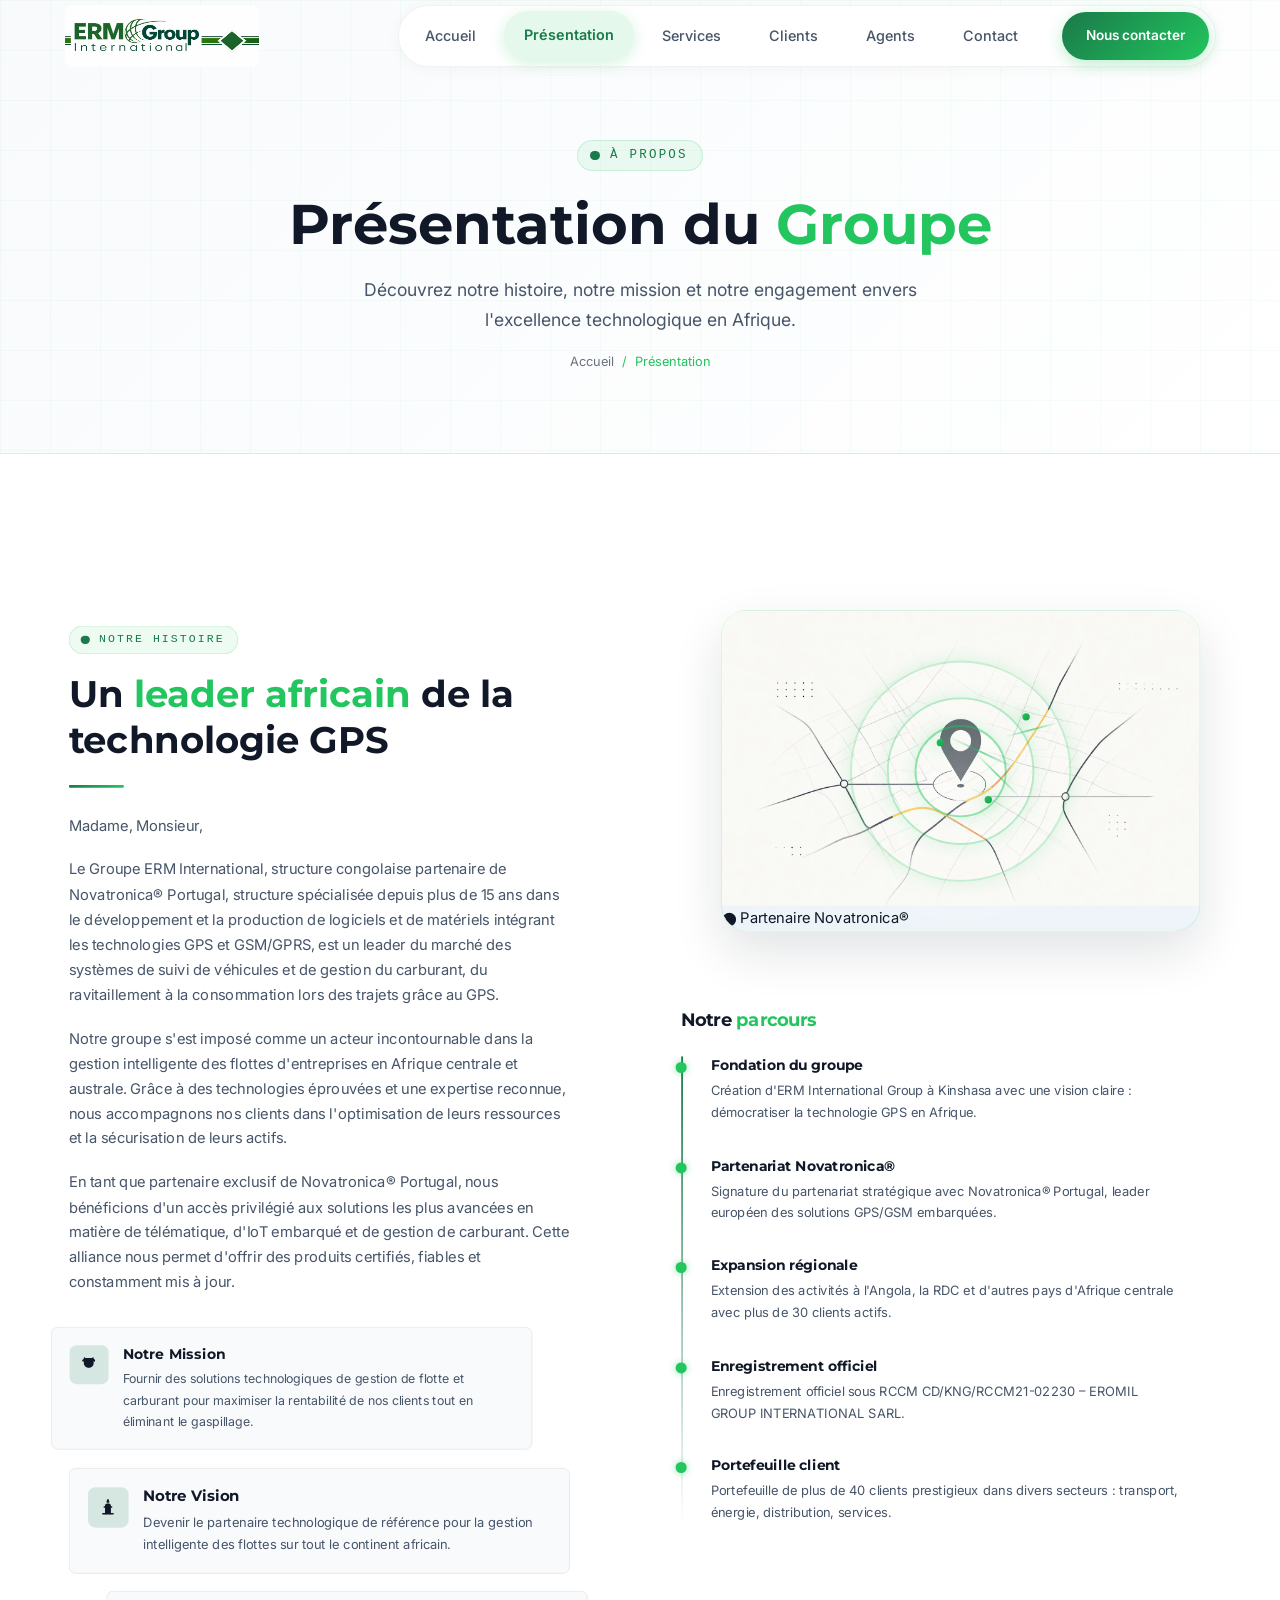
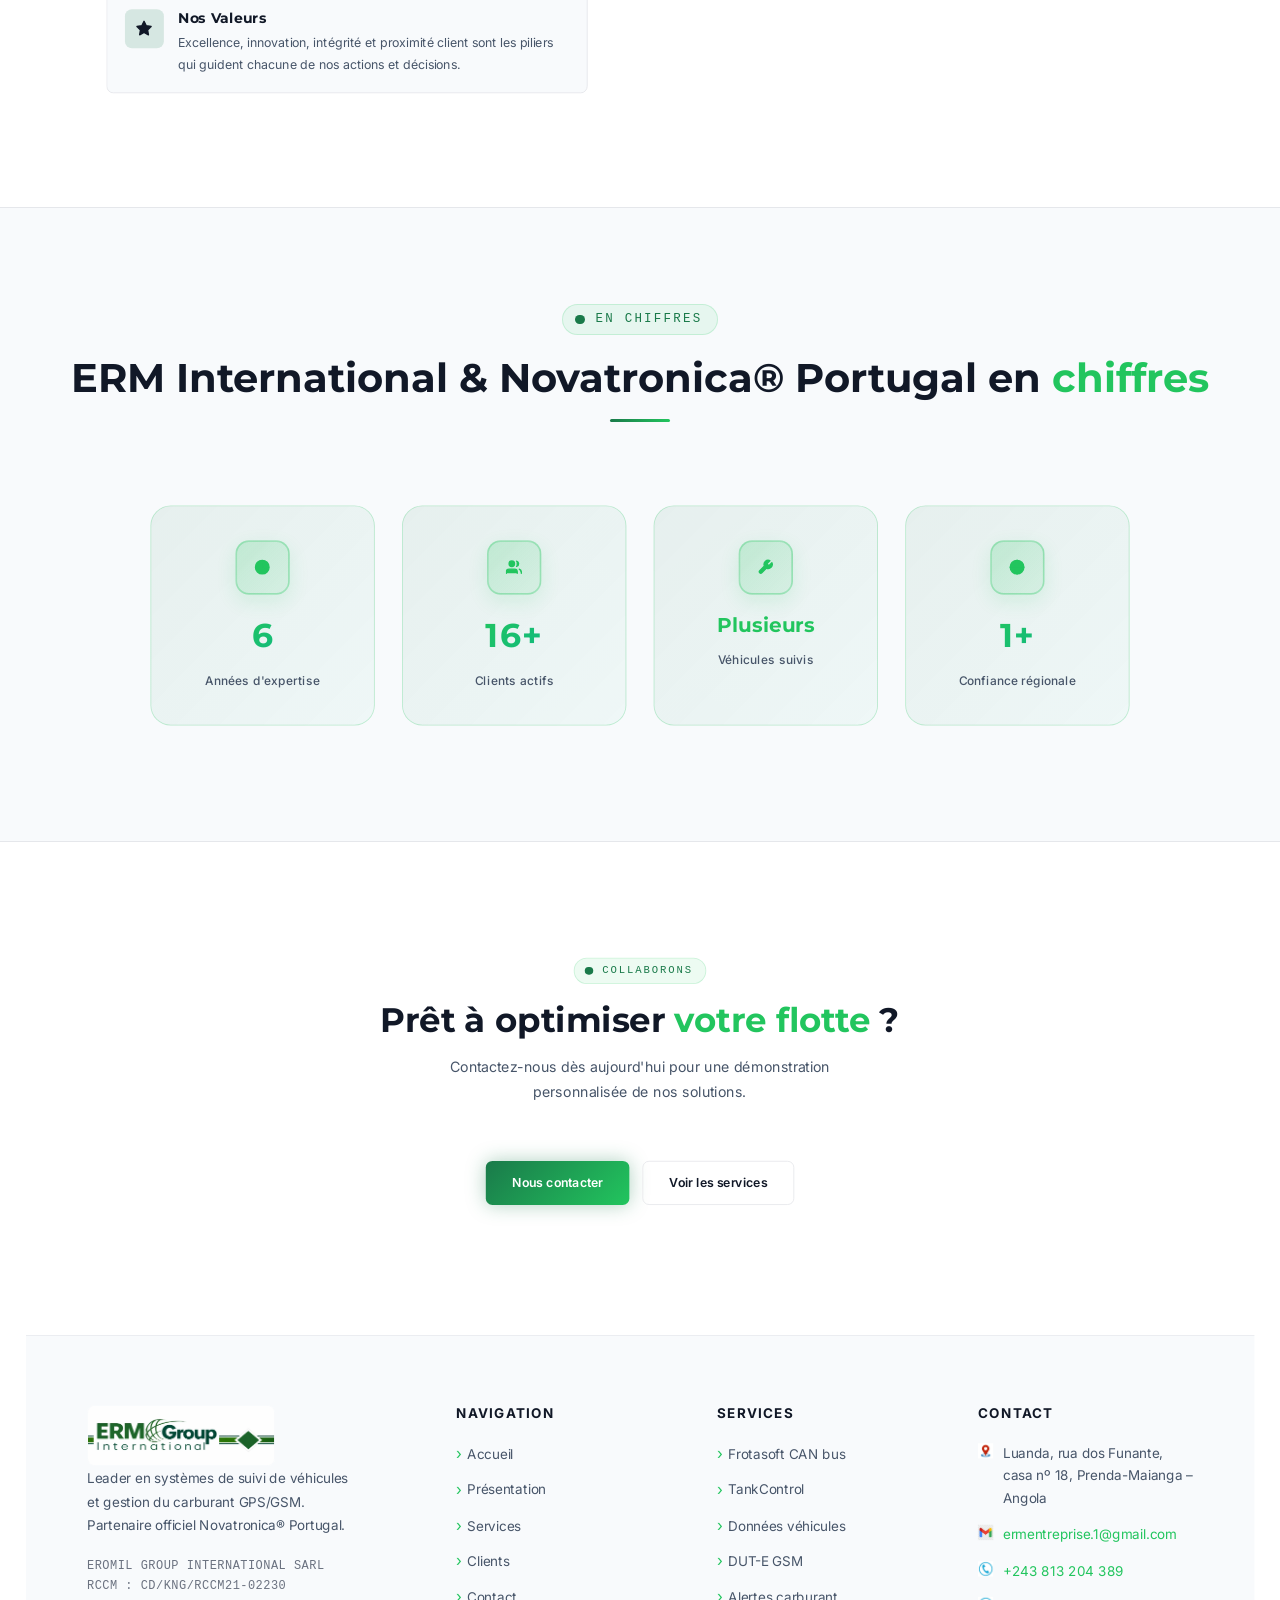
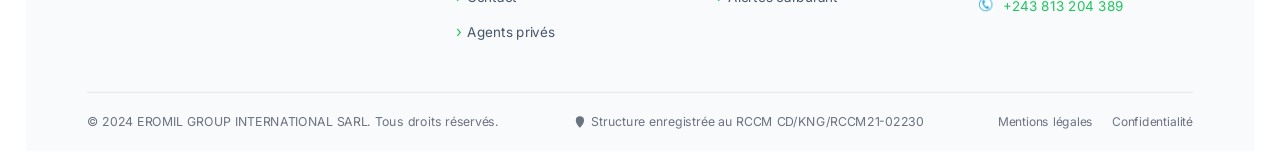
==== commit 18a3d936: "Update about.html" ====
--- a/about.html
+++ b/about.html
@@ -60,7 +60,7 @@
 
           <p>Madame, Monsieur,</p>
           <p>
-            Le Groupe ERM International, société congolaise partenaire de Novatronica® Portugal,
+            Le Groupe ERM International, structure congolaise partenaire de Novatronica® Portugal,
             structure spécialisée depuis plus de 15 ans dans le développement et la production
             de logiciels et de matériels intégrant les technologies GPS et GSM/GPRS, est un leader
             du marché des systèmes de suivi de véhicules et de gestion du carburant, du ravitaillement
@@ -335,7 +335,7 @@
             <path d="M12 2C8 2 5 5 5 9c0 5.25 7 13 7 13s7-7.75 7-13c0-4-3-7-7-7z" />
             <circle cx="12" cy="9" r="2.5" />
           </svg>
-          <span>Société enregistrée au RCCM CD/KNG/RCCM21-02230</span>
+          <span>Structure enregistrée au RCCM CD/KNG/RCCM21-02230</span>
         </div>
         <div class="footer-legal">
           <a href="#">Mentions légales</a>
